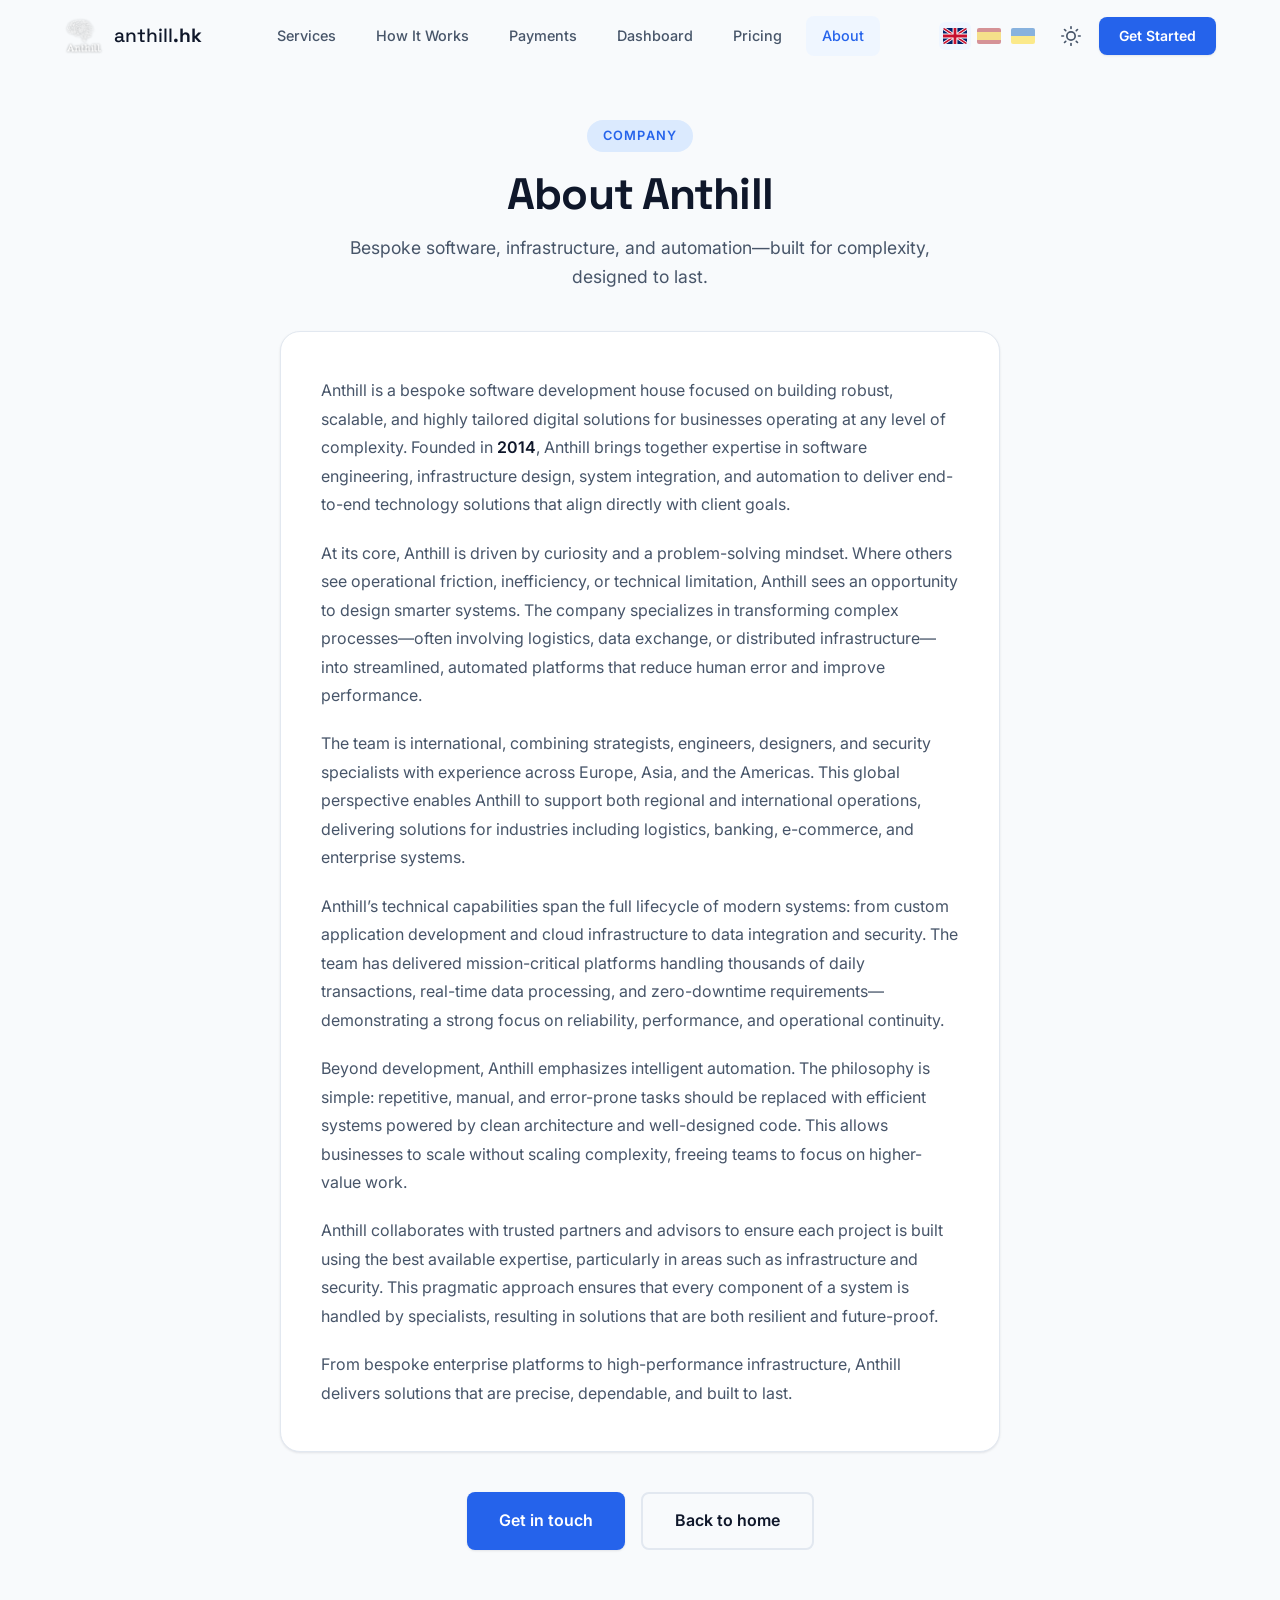
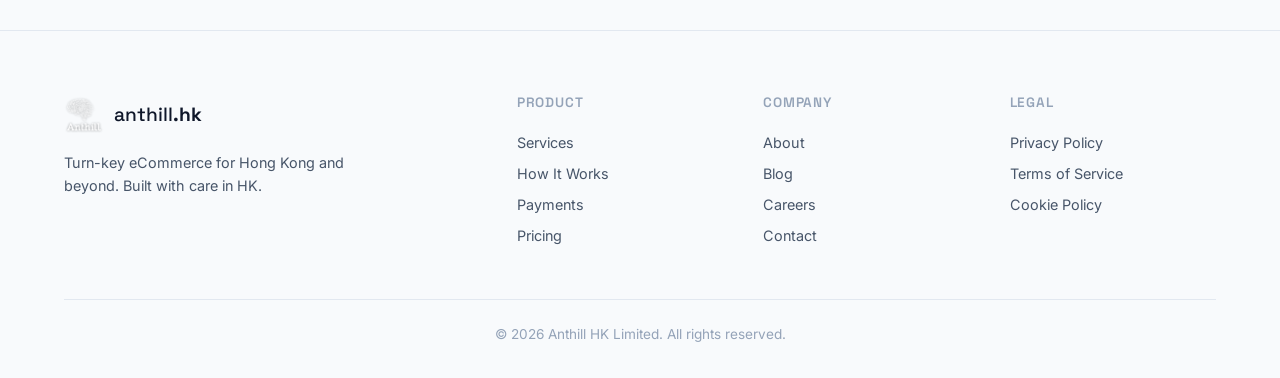
==== about/index.html @ e0fc5025 "Add About page (EN/ES/UK) with company story and nav links" ====
<!DOCTYPE html>
<html lang="en" data-theme="light">
<head>
  <meta charset="UTF-8">
  <meta name="viewport" content="width=device-width, initial-scale=1.0">
  <title>About Anthill — Anthill HK</title>
  <meta name="description" content="Anthill is a bespoke software development house founded in 2014. Custom platforms, cloud infrastructure, integration, and automation for logistics, banking, e-commerce, and enterprise.">
  <link rel="preconnect" href="https://fonts.googleapis.com">
  <link rel="preconnect" href="https://fonts.gstatic.com" crossorigin>
  <link href="https://fonts.googleapis.com/css2?family=Inter:wght@400;500;600;700;800&family=Space+Grotesk:wght@500;700&display=swap" rel="stylesheet">
  <link rel="stylesheet" href="../css/theme.css">
  <link rel="stylesheet" href="../css/main.css">
  <link rel="icon" type="image/svg+xml" href="../assets/icons/favicon.svg">
  <script src="../js/matomo.js" defer></script>
  <link rel="canonical" href="https://anthill.hk/about/">
  <meta property="og:type" content="website">
  <meta property="og:url" content="https://anthill.hk/about/">
  <meta property="og:title" content="About Anthill — Anthill HK">
  <meta property="og:description" content="Bespoke software development, infrastructure, and automation since 2014.">
  <meta property="og:image" content="https://anthill.hk/assets/img/logo.png">
  <meta name="twitter:card" content="summary_large_image">
  <link rel="alternate" hreflang="en" href="https://anthill.hk/about/">
  <link rel="alternate" hreflang="es" href="https://anthill.hk/es/about/">
  <link rel="alternate" hreflang="uk" href="https://anthill.hk/uk/about/">
  <link rel="alternate" hreflang="x-default" href="https://anthill.hk/about/">
  <script type="application/ld+json">
  {"@context":"https://schema.org","@type":"AboutPage","name":"About Anthill","url":"https://anthill.hk/about/","isPartOf":{"@type":"WebSite","name":"Anthill HK","url":"https://anthill.hk"}}
  </script>
</head>
<body>
  <noscript>
    <p><img referrerpolicy="no-referrer-when-downgrade" src="https://matomo.matumi.anthill.hk/matomo.php?idsite=4&amp;rec=1" style="border:0;" alt="" /></p>
  </noscript>
  <a class="skip-link" href="#main">Skip to main content</a>
  <header class="site-header scrolled" id="site-header">
    <div class="container nav-wrap">
      <a href="/" class="logo" aria-label="Anthill HK home">
        <img class="logo-img" src="../assets/img/logo.png" alt="Anthill" width="40" height="40">
        <span class="logo-text">anthill<strong>.hk</strong></span>
      </a>
      <nav class="main-nav" id="main-nav" aria-label="Main navigation">
        <ul>
          <li><a href="/#services">Services</a></li>
          <li><a href="/#how-it-works">How It Works</a></li>
          <li><a href="/#payments">Payments</a></li>
          <li><a href="/#dashboard">Dashboard</a></li>
          <li><a href="/#pricing">Pricing</a></li>
          <li><a href="/about/" class="active" aria-current="page">About</a></li>
        </ul>
      </nav>
      <div class="nav-actions">
        <div class="lang-switcher" aria-label="Site language, switch to:">
          <a href="/about/" class="active" title="English" aria-label="Switch to English"><svg viewBox="0 0 60 40" width="24" height="16"><rect width="60" height="40" fill="#012169"/><path d="M0 0l60 40M60 0L0 40" stroke="#fff" stroke-width="8"/><path d="M0 0l60 40M60 0L0 40" stroke="#C8102E" stroke-width="4"/><path d="M30 0v40M0 20h60" stroke="#fff" stroke-width="12"/><path d="M30 0v40M0 20h60" stroke="#C8102E" stroke-width="7"/></svg></a>
          <a href="/es/about/" title="Español" aria-label="Cambiar a Español"><svg viewBox="0 0 60 40" width="24" height="16"><rect width="60" height="10" fill="#AA151B"/><rect y="10" width="60" height="20" fill="#F1BF00"/><rect y="30" width="60" height="10" fill="#AA151B"/></svg></a>
          <a href="/uk/about/" title="Українська" aria-label="Перейти на Українську"><svg viewBox="0 0 60 40" width="24" height="16"><rect width="60" height="20" fill="#005BBB"/><rect y="20" width="60" height="20" fill="#FFD500"/></svg></a>
        </div>
        <button class="btn-icon theme-toggle" id="theme-toggle" aria-label="Toggle dark mode" title="Toggle dark mode">
          <svg class="icon-sun" viewBox="0 0 24 24" width="20" height="20"><circle cx="12" cy="12" r="5" stroke="currentColor" stroke-width="2" fill="none"/><g stroke="currentColor" stroke-width="2" stroke-linecap="round"><line x1="12" y1="1" x2="12" y2="3"/><line x1="12" y1="21" x2="12" y2="23"/><line x1="4.22" y1="4.22" x2="5.64" y2="5.64"/><line x1="18.36" y1="18.36" x2="19.78" y2="19.78"/><line x1="1" y1="12" x2="3" y2="12"/><line x1="21" y1="12" x2="23" y2="12"/><line x1="4.22" y1="19.78" x2="5.64" y2="18.36"/><line x1="18.36" y1="5.64" x2="19.78" y2="4.22"/></g></svg>
          <svg class="icon-moon" viewBox="0 0 24 24" width="20" height="20"><path d="M21 12.79A9 9 0 1111.21 3a7 7 0 009.79 9.79z" stroke="currentColor" stroke-width="2" fill="none" stroke-linejoin="round"/></svg>
        </button>
        <a href="/#contact" class="btn btn-primary btn-sm">Get Started</a>
        <button class="btn-icon mobile-menu-toggle" id="mobile-menu-toggle" aria-label="Toggle menu" aria-expanded="false" aria-controls="main-nav" aria-haspopup="true">
          <span></span><span></span><span></span>
        </button>
      </div>
    </div>
  </header>

  <main id="main">
    <article class="section page-about">
      <div class="container">
        <header class="page-about-header">
          <span class="section-tag">Company</span>
          <h1>About Anthill</h1>
          <p class="page-about-lead">Bespoke software, infrastructure, and automation—built for complexity, designed to last.</p>
        </header>
        <div class="about-prose">
          <p>Anthill is a bespoke software development house focused on building robust, scalable, and highly tailored digital solutions for businesses operating at any level of complexity. Founded in <strong>2014</strong>, Anthill brings together expertise in software engineering, infrastructure design, system integration, and automation to deliver end-to-end technology solutions that align directly with client goals.</p>
          <p>At its core, Anthill is driven by curiosity and a problem-solving mindset. Where others see operational friction, inefficiency, or technical limitation, Anthill sees an opportunity to design smarter systems. The company specializes in transforming complex processes—often involving logistics, data exchange, or distributed infrastructure—into streamlined, automated platforms that reduce human error and improve performance.</p>
          <p>The team is international, combining strategists, engineers, designers, and security specialists with experience across Europe, Asia, and the Americas. This global perspective enables Anthill to support both regional and international operations, delivering solutions for industries including logistics, banking, e-commerce, and enterprise systems.</p>
          <p>Anthill’s technical capabilities span the full lifecycle of modern systems: from custom application development and cloud infrastructure to data integration and security. The team has delivered mission-critical platforms handling thousands of daily transactions, real-time data processing, and zero-downtime requirements—demonstrating a strong focus on reliability, performance, and operational continuity.</p>
          <p>Beyond development, Anthill emphasizes intelligent automation. The philosophy is simple: repetitive, manual, and error-prone tasks should be replaced with efficient systems powered by clean architecture and well-designed code. This allows businesses to scale without scaling complexity, freeing teams to focus on higher-value work.</p>
          <p>Anthill collaborates with trusted partners and advisors to ensure each project is built using the best available expertise, particularly in areas such as infrastructure and security. This pragmatic approach ensures that every component of a system is handled by specialists, resulting in solutions that are both resilient and future-proof.</p>
          <p>From bespoke enterprise platforms to high-performance infrastructure, Anthill delivers solutions that are precise, dependable, and built to last.</p>
        </div>
        <div class="page-about-actions">
          <a href="/#contact" class="btn btn-primary btn-lg">Get in touch</a>
          <a href="/" class="btn btn-outline btn-lg">Back to home</a>
        </div>
      </div>
    </article>
  </main>

  <footer class="site-footer">
    <div class="container">
      <div class="footer-grid">
        <div class="footer-brand">
          <a href="/" class="logo">
            <img class="logo-img" src="../assets/img/logo.png" alt="Anthill" width="40" height="40">
            <span class="logo-text">anthill<strong>.hk</strong></span>
          </a>
          <p>Turn-key eCommerce for Hong Kong and beyond. Built with care in HK.</p>
        </div>
        <div class="footer-links">
          <h4>Product</h4>
          <ul>
            <li><a href="/#services">Services</a></li>
            <li><a href="/#how-it-works">How It Works</a></li>
            <li><a href="/#payments">Payments</a></li>
            <li><a href="/#pricing">Pricing</a></li>
          </ul>
        </div>
        <div class="footer-links">
          <h4>Company</h4>
          <ul>
            <li><a href="/about/" aria-current="page">About</a></li>
            <li><a href="#">Blog</a></li>
            <li><a href="#">Careers</a></li>
            <li><a href="/#contact">Contact</a></li>
          </ul>
        </div>
        <div class="footer-links">
          <h4>Legal</h4>
          <ul>
            <li><a href="#">Privacy Policy</a></li>
            <li><a href="#">Terms of Service</a></li>
            <li><a href="#">Cookie Policy</a></li>
          </ul>
        </div>
      </div>
      <div class="footer-bottom">
        <p>&copy; 2026 Anthill HK Limited. All rights reserved.</p>
      </div>
    </div>
  </footer>

  <script src="../js/config.js"></script>
  <script src="../js/main.js"></script>
</body>
</html>
---- css/theme.css ----
/* ============================================================
   THEME SYSTEM — anthill.hk
   Default: Light / Sunny / Clear-blue-sky Hong Kong skyline
   ============================================================ */

/* ---- Accessibility ---- */
.skip-link {
  position: absolute;
  top: -100%;
  left: 16px;
  z-index: 9999;
  padding: 8px 16px;
  background: var(--accent);
  color: var(--text-on-accent);
  font-weight: 600;
  border-radius: 0 0 var(--radius-sm) var(--radius-sm);
  text-decoration: none;
  transition: top 0.2s;
}
.skip-link:focus {
  top: 0;
}

:focus-visible {
  outline: 2px solid var(--accent);
  outline-offset: 3px;
}

/* ---- Accessibility ---- */

:root,
[data-theme="light"] {
  /* Sky & Skyline */
  --sky-top:        #3b9eed;
  --sky-bottom:     #a8dff7;
  --skyline-fill:   #1a365d;
  --water:          #60b8f0;

  /* Brand */
  --accent:         #2563eb;
  --accent-hover:   #1d4ed8;
  --accent-light:   #dbeafe;
  --accent-subtle:  #eff6ff;

  /* Surfaces */
  --bg:             #ffffff;
  --bg-alt:         #f8fafc;
  --bg-card:        #ffffff;
  --bg-elevated:    #ffffff;

  /* Text */
  --text:           #0f172a;
  --text-secondary: #475569;
  --text-muted:     #94a3b8;
  --text-on-accent: #ffffff;

  /* Borders */
  --border:         #e2e8f0;
  --border-light:   #f1f5f9;

  /* Misc */
  --radius:         12px;
  --radius-sm:      8px;
  --radius-lg:      20px;
  --shadow-sm:      0 1px 3px rgba(15,23,42,.06), 0 1px 2px rgba(15,23,42,.04);
  --shadow-md:      0 4px 12px rgba(15,23,42,.08), 0 2px 4px rgba(15,23,42,.04);
  --shadow-lg:      0 12px 40px rgba(15,23,42,.12), 0 4px 12px rgba(15,23,42,.06);
  --shadow-glow:    0 0 40px rgba(37,99,235,.15);

  /* Transitions */
  --transition:     0.25s cubic-bezier(.4,0,.2,1);

  /* Gradient */
  --gradient-text:  linear-gradient(135deg, #2563eb 0%, #0ea5e9 50%, #06b6d4 100%);
  --gradient-card:  linear-gradient(135deg, var(--accent-subtle) 0%, #fff 100%);

  color-scheme: light;
}

[data-theme="dark"] {
  --sky-top:        #0c1929;
  --sky-bottom:     #162033;
  --skyline-fill:   #60a5fa;
  --water:          #1e3a5f;

  --accent:         #60a5fa;
  --accent-hover:   #93c5fd;
  --accent-light:   #1e3a5f;
  --accent-subtle:  #0f1d32;

  --bg:             #0b1120;
  --bg-alt:         #111827;
  --bg-card:        #1a2332;
  --bg-elevated:    #1f2937;

  --text:           #f1f5f9;
  --text-secondary: #94a3b8;
  --text-muted:     #64748b;
  --text-on-accent: #0b1120;

  --border:         #1e293b;
  --border-light:   #1e293b;

  --shadow-sm:      0 1px 3px rgba(0,0,0,.3), 0 1px 2px rgba(0,0,0,.2);
  --shadow-md:      0 4px 12px rgba(0,0,0,.4), 0 2px 4px rgba(0,0,0,.2);
  --shadow-lg:      0 12px 40px rgba(0,0,0,.5), 0 4px 12px rgba(0,0,0,.3);
  --shadow-glow:    0 0 40px rgba(96,165,250,.2);

  --gradient-text:  linear-gradient(135deg, #60a5fa 0%, #38bdf8 50%, #22d3ee 100%);
  --gradient-card:  linear-gradient(135deg, #1a2332 0%, #0f1d32 100%);

  color-scheme: dark;
}
---- css/main.css ----
/* ============================================================
   MAIN STYLES — anthill.hk
   ============================================================ */

/* ---------- RESET ---------- */
*,*::before,*::after{box-sizing:border-box;margin:0;padding:0}
html{scroll-behavior:smooth;-webkit-text-size-adjust:100%}
body{font-family:'Inter',system-ui,-apple-system,sans-serif;background:var(--bg);color:var(--text);line-height:1.6;overflow-x:hidden;transition:background var(--transition),color var(--transition)}
img,svg{display:block;max-width:100%}
a{color:inherit;text-decoration:none}
ul{list-style:none}
button,input,textarea{font:inherit;border:none;outline:none;background:none}
h1,h2,h3,h4{font-family:'Space Grotesk','Inter',sans-serif;line-height:1.2;font-weight:700}

/* ---------- UTILITIES ---------- */
.container{width:100%;max-width:1200px;margin:0 auto;padding:0 24px}
.section{padding:100px 0}
.section-header{text-align:center;max-width:640px;margin:0 auto 64px}
.section-tag{display:inline-block;font-size:.8rem;font-weight:600;letter-spacing:.08em;text-transform:uppercase;color:var(--accent);background:var(--accent-light);padding:6px 16px;border-radius:100px;margin-bottom:16px}
.section-header h2{font-size:clamp(1.8rem,4vw,2.8rem);margin-bottom:16px}
.section-header p{font-size:1.1rem;color:var(--text-secondary)}
.gradient-text{background:var(--gradient-text);-webkit-background-clip:text;-webkit-text-fill-color:transparent;background-clip:text}

/* ---------- BUTTONS ---------- */
.btn{display:inline-flex;align-items:center;justify-content:center;gap:8px;font-weight:600;border-radius:var(--radius-sm);transition:all var(--transition);cursor:pointer;white-space:nowrap}
.btn-sm{padding:8px 20px;font-size:.875rem}
.btn-lg{padding:14px 32px;font-size:1rem}
.btn-block{width:100%;text-align:center}
.btn-primary{background:var(--accent);color:var(--text-on-accent);box-shadow:var(--shadow-sm)}
.btn-primary:hover{background:var(--accent-hover);box-shadow:var(--shadow-md);transform:translateY(-1px)}
.btn-outline{border:2px solid var(--border);color:var(--text);background:transparent}
.btn-outline:hover{border-color:var(--accent);color:var(--accent);background:var(--accent-subtle)}
.btn-icon{display:flex;align-items:center;justify-content:center;width:40px;height:40px;border-radius:var(--radius-sm);color:var(--text-secondary);transition:all var(--transition);cursor:pointer}
.btn-icon:hover{background:var(--bg-alt);color:var(--text)}

/* ---------- LANGUAGE SWITCHER ---------- */
.lang-switcher{display:flex;align-items:center;gap:2px;margin-right:4px}
.lang-switcher a{display:flex;align-items:center;justify-content:center;width:32px;height:28px;border-radius:6px;transition:all var(--transition);opacity:.45;text-decoration:none}
.lang-switcher a:hover{opacity:.8;background:var(--bg-alt)}
.lang-switcher a.active{opacity:1;background:var(--accent-subtle)}
.lang-switcher svg{width:24px;height:16px;border-radius:2px;flex-shrink:0}
@media(max-width:480px){.lang-switcher a{width:28px;height:24px}.lang-switcher svg{width:20px;height:14px}}

/* ---------- NAV ---------- */
.site-header{position:fixed;top:0;left:0;right:0;z-index:100;background:transparent;transition:background var(--transition),box-shadow var(--transition),backdrop-filter var(--transition)}
.site-header.scrolled{background:color-mix(in srgb,var(--bg) 85%,transparent);backdrop-filter:blur(12px);-webkit-backdrop-filter:blur(12px);box-shadow:var(--shadow-sm)}
.nav-wrap{display:flex;align-items:center;justify-content:space-between;height:72px}
.logo{display:flex;align-items:center;gap:10px}
.logo-img{width:40px;height:40px;object-fit:contain;display:inline-block}
.logo-text{font-family:'Space Grotesk',sans-serif;font-size:1.2rem;font-weight:500;color:var(--text)}
.logo-text strong{font-weight:700}
.main-nav ul{display:flex;gap:8px}
.main-nav a{display:block;padding:8px 16px;font-size:.9rem;font-weight:500;color:var(--text-secondary);border-radius:var(--radius-sm);transition:all var(--transition)}
.main-nav a:hover,.main-nav a.active{color:var(--accent);background:var(--accent-subtle)}
.nav-actions{display:flex;align-items:center;gap:8px}
.mobile-menu-toggle{display:none;flex-direction:column;gap:5px;width:40px;height:40px;align-items:center;justify-content:center}
.mobile-menu-toggle span{display:block;width:20px;height:2px;background:var(--text);border-radius:2px;transition:all var(--transition)}

/* Theme toggle icons */
.theme-toggle .icon-moon{display:none}
[data-theme="dark"] .theme-toggle .icon-sun{display:none}
[data-theme="dark"] .theme-toggle .icon-moon{display:block}

/* ---------- HERO ---------- */
.hero{position:relative;min-height:100vh;display:flex;align-items:center;padding:120px 0 80px;overflow:hidden}
.hero-bg-photo{position:absolute;inset:0;background:url('../assets/img/hero-bg.jpg') center center/cover no-repeat;pointer-events:none}
.hero-overlay{position:absolute;inset:0;background:linear-gradient(180deg,rgba(255,255,255,.72) 0%,rgba(248,250,252,.82) 60%,rgba(248,250,252,.95) 100%);pointer-events:none}
[data-theme="dark"] .hero-overlay{background:linear-gradient(180deg,rgba(11,17,32,.7) 0%,rgba(11,17,32,.82) 60%,rgba(11,17,32,.95) 100%)}
.hero-content{position:relative;z-index:1;text-align:center;max-width:800px;margin:0 auto}
.hero-badge{display:inline-block;font-size:.8rem;font-weight:600;letter-spacing:.06em;text-transform:uppercase;color:var(--accent);background:var(--accent-light);padding:8px 20px;border-radius:100px;margin-bottom:24px;border:1px solid color-mix(in srgb,var(--accent) 20%,transparent)}
.hero h1{font-size:clamp(2.2rem,5.5vw,4rem);margin-bottom:24px;letter-spacing:-.02em}
.hero-sub{font-size:clamp(1rem,2vw,1.25rem);color:var(--text-secondary);max-width:600px;margin:0 auto 40px}
.hero-actions{display:flex;gap:16px;justify-content:center;flex-wrap:wrap;margin-bottom:64px}
.hero-stats{display:flex;justify-content:center;gap:48px;flex-wrap:wrap}
.stat{text-align:center}
.stat strong{display:block;font-family:'Space Grotesk',sans-serif;font-size:1.8rem;color:var(--text)}
.stat span{font-size:.85rem;color:var(--text-muted)}

/* ---------- SERVICES GRID ---------- */
.services{background:var(--bg-alt)}
.services-grid{display:grid;grid-template-columns:repeat(3,1fr);gap:24px}
.service-card{background:var(--bg-card);border:1px solid var(--border);border-radius:var(--radius-lg);padding:36px 32px;transition:all var(--transition)}
.service-card:hover{border-color:var(--accent);box-shadow:var(--shadow-glow);transform:translateY(-4px)}
.service-icon{width:56px;height:56px;display:flex;align-items:center;justify-content:center;background:var(--accent-subtle);color:var(--accent);border-radius:var(--radius);margin-bottom:20px}
.service-card h3{font-size:1.15rem;margin-bottom:10px}
.service-card p{font-size:.95rem;color:var(--text-secondary);line-height:1.6}

/* ---------- HOW IT WORKS ---------- */
.steps-track{display:grid;grid-template-columns:repeat(4,1fr);gap:32px;position:relative}
.steps-track::before{content:'';position:absolute;top:28px;left:calc(12.5% + 28px);right:calc(12.5% + 28px);height:2px;background:var(--border)}
.step{text-align:center}
.step-num{width:56px;height:56px;display:flex;align-items:center;justify-content:center;font-family:'Space Grotesk',sans-serif;font-size:1.3rem;font-weight:700;background:var(--accent);color:var(--text-on-accent);border-radius:50%;margin:0 auto 20px;position:relative;z-index:1;box-shadow:0 0 0 6px var(--bg)}
.step-body h3{font-size:1.05rem;margin-bottom:8px}
.step-body p{font-size:.9rem;color:var(--text-secondary)}

/* ---------- PAYMENTS ---------- */
.payments{background:var(--bg-alt)}
.payment-grid{display:grid;grid-template-columns:repeat(4,1fr);gap:20px}
.payment-logo{background:var(--bg-card);border:1px solid var(--border);border-radius:var(--radius);padding:28px 20px;text-align:center;transition:all var(--transition)}
.payment-logo:hover{border-color:var(--accent);box-shadow:var(--shadow-md);transform:translateY(-2px)}
.payment-logo-inner{display:flex;align-items:center;justify-content:center;min-height:40px}
.payment-logo-inner span{font-family:'Space Grotesk',sans-serif;font-weight:700;font-size:1rem;color:var(--text);letter-spacing:-.01em}
.payment-logo-inner svg{border-radius:6px}

/* ---------- DASHBOARD PREVIEW ---------- */
.dashboard-preview{margin-bottom:48px}
.dash-window{background:var(--bg-card);border:1px solid var(--border);border-radius:var(--radius-lg);overflow:hidden;box-shadow:var(--shadow-lg)}
.dash-titlebar{display:flex;align-items:center;gap:8px;padding:12px 20px;background:var(--bg-alt);border-bottom:1px solid var(--border)}
.dot{width:12px;height:12px;border-radius:50%}
.dot.red{background:#ef4444}
.dot.yellow{background:#eab308}
.dot.green{background:#22c55e}
.dash-title{margin-left:12px;font-size:.8rem;color:var(--text-muted)}
.dash-body{display:flex;min-height:320px}
.dash-sidebar{width:180px;flex-shrink:0;padding:16px 0;border-right:1px solid var(--border);background:var(--bg-alt)}
.dash-nav-item{padding:8px 24px;font-size:.85rem;color:var(--text-secondary);cursor:pointer;transition:all var(--transition);user-select:none}
.dash-nav-item:hover{color:var(--text);background:color-mix(in srgb,var(--accent-subtle) 50%,transparent)}
.dash-nav-item.active{color:var(--accent);background:var(--accent-subtle);border-right:2px solid var(--accent);font-weight:600}
.dash-main{flex:1;padding:24px;transition:opacity .2s ease}
.dash-main.fading{opacity:0}
.dash-cards{display:grid;grid-template-columns:repeat(4,1fr);gap:16px;margin-bottom:24px}
.dash-metric{background:var(--bg-alt);border-radius:var(--radius-sm);padding:16px;border:1px solid var(--border)}
.dash-metric-label{display:block;font-size:.75rem;color:var(--text-muted);margin-bottom:4px}
.dash-metric-value{display:block;font-family:'Space Grotesk',sans-serif;font-size:1.4rem;font-weight:700;color:var(--text)}
.dash-metric-change{display:inline-block;font-size:.75rem;font-weight:600;margin-top:4px;padding:2px 8px;border-radius:100px}
.dash-metric-change.positive{color:#16a34a;background:rgba(22,163,74,.1)}
.dash-metric-change.neutral{color:var(--accent);background:var(--accent-subtle)}
.dash-chart{background:var(--bg-alt);border-radius:var(--radius-sm);padding:16px;border:1px solid var(--border);overflow:hidden}
.chart-line{width:100%;height:auto}

/* Dashboard tab content */
.dash-section-title{font-family:'Space Grotesk',sans-serif;font-size:1rem;font-weight:700;margin-bottom:16px;color:var(--text)}
.dash-table{border:1px solid var(--border);border-radius:var(--radius-sm);overflow:hidden;margin-bottom:16px}
.dash-table-head{display:grid;padding:10px 16px;background:var(--bg-alt);font-size:.72rem;font-weight:600;text-transform:uppercase;letter-spacing:.04em;color:var(--text-muted);border-bottom:1px solid var(--border)}
.dash-table-row{display:grid;padding:12px 16px;font-size:.82rem;color:var(--text-secondary);border-bottom:1px solid var(--border);align-items:center}
.dash-table-row:last-child{border-bottom:none}
.dash-table-row:hover{background:color-mix(in srgb,var(--accent-subtle) 30%,transparent)}
.dash-badge{display:inline-block;padding:2px 10px;border-radius:100px;font-size:.7rem;font-weight:600;white-space:nowrap}
.dash-badge.green{color:#16a34a;background:rgba(22,163,74,.1)}
.dash-badge.yellow{color:#ca8a04;background:rgba(202,138,4,.1)}
.dash-badge.red{color:#dc2626;background:rgba(220,38,38,.1)}
.dash-badge.blue{color:var(--accent);background:var(--accent-subtle)}
.dash-badge.gray{color:var(--text-muted);background:var(--bg-alt)}
.dash-toggle-row{display:flex;align-items:center;justify-content:space-between;padding:12px 16px;font-size:.85rem;color:var(--text-secondary);border-bottom:1px solid var(--border)}
.dash-toggle-row:last-child{border-bottom:none}
.dash-toggle-switch{width:36px;height:20px;border-radius:10px;position:relative;flex-shrink:0}
.dash-toggle-switch.on{background:var(--accent)}
.dash-toggle-switch.off{background:var(--border)}
.dash-toggle-switch::after{content:'';position:absolute;width:16px;height:16px;border-radius:50%;background:#fff;top:2px;transition:left .2s}
.dash-toggle-switch.on::after{left:18px}
.dash-toggle-switch.off::after{left:2px}
.dash-color-row{display:flex;gap:10px;margin-bottom:20px;flex-wrap:wrap}
.dash-color-swatch{width:36px;height:36px;border-radius:50%;border:3px solid var(--border)}
.dash-color-swatch.selected{border-color:var(--accent);box-shadow:0 0 0 2px var(--accent)}
.dash-font-row{padding:12px 16px;border:1px solid var(--border);border-radius:var(--radius-sm);margin-bottom:8px;font-size:.85rem;color:var(--text-secondary);display:flex;justify-content:space-between;align-items:center}
.dash-font-name{font-weight:600;color:var(--text)}

.dashboard-features{display:grid;grid-template-columns:repeat(4,1fr);gap:24px}
.dash-feature{background:var(--bg-card);border:1px solid var(--border);border-radius:var(--radius);padding:28px 24px;transition:all var(--transition)}
.dash-feature:hover{border-color:var(--accent);box-shadow:var(--shadow-md)}
.dash-feature h4{font-size:1rem;margin-bottom:8px}
.dash-feature p{font-size:.9rem;color:var(--text-secondary)}

/* ---------- PRICING ---------- */
.pricing{background:var(--bg-alt)}
.pricing-grid{display:grid;grid-template-columns:repeat(3,1fr);gap:24px;align-items:start}
.pricing-card{background:var(--bg-card);border:1px solid var(--border);border-radius:var(--radius-lg);padding:40px 32px;text-align:center;position:relative;transition:all var(--transition)}
.pricing-card:hover{box-shadow:var(--shadow-md);transform:translateY(-4px)}
.pricing-card.featured{border-color:var(--accent);box-shadow:var(--shadow-glow);transform:scale(1.04)}
.pricing-card.featured:hover{transform:scale(1.04) translateY(-4px)}
.pricing-badge{position:absolute;top:-14px;left:50%;transform:translateX(-50%);background:var(--accent);color:var(--text-on-accent);font-size:.75rem;font-weight:700;letter-spacing:.04em;text-transform:uppercase;padding:6px 20px;border-radius:100px}
.pricing-tier{font-size:1rem;font-weight:600;color:var(--text-secondary);margin-bottom:12px}
.pricing-price{font-family:'Space Grotesk',sans-serif;font-size:3rem;font-weight:700;margin-bottom:28px}
.pricing-price .currency{font-size:1.2rem;vertical-align:super;margin-right:2px;color:var(--text-muted)}
.pricing-price .period{font-size:1rem;font-weight:500;color:var(--text-muted)}
.pricing-features{margin-bottom:32px}
.pricing-features li{padding:10px 0;font-size:.95rem;color:var(--text-secondary);border-bottom:1px solid var(--border-light)}
.pricing-features li:last-child{border-bottom:none}

/* ---------- CTA / CONTACT ---------- */
.cta{background:linear-gradient(135deg,var(--accent) 0%,#0ea5e9 100%);color:#fff}
.cta-inner{text-align:center;max-width:640px;margin:0 auto}
.cta-inner h2{font-size:clamp(1.8rem,4vw,2.8rem);margin-bottom:16px;color:#fff}
.cta-inner>p{font-size:1.1rem;opacity:.9;margin-bottom:32px}
.contact-form{max-width:520px;margin:0 auto;text-align:left}
.contact-form .form-row{display:grid;grid-template-columns:1fr 1fr;gap:12px;margin-bottom:12px}
.contact-form .form-row.full{grid-template-columns:1fr}
.contact-form input,.contact-form textarea{width:100%;padding:14px 20px;border-radius:var(--radius-sm);background:rgba(255,255,255,.15);border:1px solid rgba(255,255,255,.25);color:#fff;font-size:.95rem;backdrop-filter:blur(4px);font-family:inherit;transition:border-color var(--transition)}
.contact-form input:focus,.contact-form textarea:focus{border-color:rgba(255,255,255,.6);background:rgba(255,255,255,.2)}
.contact-form input::placeholder,.contact-form textarea::placeholder{color:rgba(255,255,255,.6)}
.contact-form textarea{resize:vertical;min-height:100px}
.contact-form .btn-primary{background:#fff;color:var(--accent);flex-shrink:0;width:100%;margin-top:4px}
.contact-form .btn-primary:hover{background:#f1f5f9;transform:translateY(-1px)}
.contact-form .btn-primary:disabled{opacity:.7;cursor:not-allowed;transform:none}
.form-note{font-size:.85rem;opacity:.75;text-align:center;margin-top:16px}
.form-status{font-size:.9rem;text-align:center;margin-top:12px;min-height:1.4em;font-weight:500}
.form-status.success{color:#bbf7d0}
.form-status.error{color:#fecaca}

/* ---------- FOOTER ---------- */
.site-footer{background:var(--bg-alt);border-top:1px solid var(--border);padding:64px 0 32px}
.footer-grid{display:grid;grid-template-columns:2fr 1fr 1fr 1fr;gap:40px;margin-bottom:48px}
.footer-brand .logo{margin-bottom:16px}
.footer-brand p{font-size:.9rem;color:var(--text-secondary);max-width:280px}
.footer-links h4{font-size:.85rem;font-weight:600;text-transform:uppercase;letter-spacing:.06em;color:var(--text-muted);margin-bottom:16px}
.footer-links a{display:block;padding:4px 0;font-size:.9rem;color:var(--text-secondary);transition:color var(--transition)}
.footer-links a:hover{color:var(--accent)}
.footer-bottom{border-top:1px solid var(--border);padding-top:24px;text-align:center;font-size:.85rem;color:var(--text-muted)}
.photo-credit{margin-top:8px;font-size:.75rem;opacity:.6}
.photo-credit a{text-decoration:underline;color:inherit}

/* ---------- ANIMATIONS ---------- */
[data-animate]{opacity:0;transform:translateY(24px);transition:opacity .6s cubic-bezier(.4,0,.2,1),transform .6s cubic-bezier(.4,0,.2,1)}
[data-animate].visible{opacity:1;transform:translateY(0)}

/* Staggered children */
.services-grid [data-animate]:nth-child(2){transition-delay:.08s}
.services-grid [data-animate]:nth-child(3){transition-delay:.16s}
.services-grid [data-animate]:nth-child(4){transition-delay:.24s}
.services-grid [data-animate]:nth-child(5){transition-delay:.32s}
.services-grid [data-animate]:nth-child(6){transition-delay:.4s}
.payment-grid [data-animate]:nth-child(2){transition-delay:.04s}
.payment-grid [data-animate]:nth-child(3){transition-delay:.08s}
.payment-grid [data-animate]:nth-child(4){transition-delay:.12s}
.payment-grid [data-animate]:nth-child(5){transition-delay:.16s}
.payment-grid [data-animate]:nth-child(6){transition-delay:.2s}
.payment-grid [data-animate]:nth-child(7){transition-delay:.24s}
.payment-grid [data-animate]:nth-child(8){transition-delay:.28s}
.payment-grid [data-animate]:nth-child(9){transition-delay:.32s}
.payment-grid [data-animate]:nth-child(10){transition-delay:.36s}
.payment-grid [data-animate]:nth-child(11){transition-delay:.4s}
.payment-grid [data-animate]:nth-child(12){transition-delay:.44s}
.steps-track [data-animate]:nth-child(2){transition-delay:.12s}
.steps-track [data-animate]:nth-child(3){transition-delay:.24s}
.steps-track [data-animate]:nth-child(4){transition-delay:.36s}
.pricing-grid [data-animate]:nth-child(2){transition-delay:.1s}
.pricing-grid [data-animate]:nth-child(3){transition-delay:.2s}

/* ---------- RESPONSIVE ---------- */
@media(max-width:1024px){
  .services-grid{grid-template-columns:repeat(2,1fr)}
  .dashboard-features{grid-template-columns:repeat(2,1fr)}
  .dash-cards{grid-template-columns:repeat(2,1fr)}
  .footer-grid{grid-template-columns:1fr 1fr}
}

@media(max-width:768px){
  .section{padding:72px 0}
  .main-nav{display:none;position:absolute;top:72px;left:0;right:0;background:var(--bg);border-bottom:1px solid var(--border);padding:16px 24px;box-shadow:var(--shadow-md)}
  .main-nav.open{display:block}
  .main-nav ul{flex-direction:column;gap:4px}
  .mobile-menu-toggle{display:flex}
  .steps-track{grid-template-columns:1fr 1fr;gap:24px}
  .steps-track::before{display:none}
  .payment-grid{grid-template-columns:repeat(3,1fr);gap:12px}
  .pricing-grid{grid-template-columns:1fr;max-width:420px;margin-left:auto;margin-right:auto}
  .pricing-card.featured{transform:none}
  .pricing-card.featured:hover{transform:translateY(-4px)}
  .hero-stats{gap:24px}
  .stat strong{font-size:1.4rem}
  .dash-sidebar{width:120px}
  .dash-cards{grid-template-columns:repeat(2,1fr)}
  .footer-grid{grid-template-columns:1fr;gap:32px}
  .dashboard-features{grid-template-columns:1fr}
  .contact-form .form-row{grid-template-columns:1fr}
}

@media(max-width:480px){
  .container{padding:0 16px}
  .hero h1{font-size:1.8rem}
  .services-grid{grid-template-columns:1fr}
  .steps-track{grid-template-columns:1fr}
  .payment-grid{grid-template-columns:repeat(2,1fr)}
  .hero-actions{flex-direction:column;align-items:center}
  .hero-actions .btn{width:100%;max-width:280px}
  .dash-body{flex-direction:column}
  .dash-sidebar{width:100%;border-right:none;border-bottom:1px solid var(--border);display:flex;overflow-x:auto;padding:8px}
  .dash-nav-item{white-space:nowrap;padding:8px 16px}
  .dash-nav-item.active{border-right:none;border-bottom:2px solid var(--accent)}
}

/* ---------- ABOUT PAGE ---------- */
.page-about{padding:120px 0 80px;min-height:70vh;background:var(--bg-alt)}
.page-about-header{text-align:center;max-width:760px;margin:0 auto 40px;padding:0 8px}
.page-about-header .section-tag{margin-bottom:16px}
.page-about-header h1{font-size:clamp(2rem,5vw,2.75rem);margin-bottom:12px;letter-spacing:-.02em}
.page-about-lead{font-size:1.1rem;color:var(--text-secondary);max-width:620px;margin:0 auto;line-height:1.65}
.about-prose{max-width:720px;margin:0 auto;background:var(--bg-card);border:1px solid var(--border);border-radius:var(--radius-lg);padding:clamp(28px,4vw,44px) clamp(24px,4vw,40px);box-shadow:var(--shadow-sm)}
.about-prose p{margin-bottom:1.25rem;font-size:1rem;line-height:1.78;color:var(--text-secondary)}
.about-prose p:last-child{margin-bottom:0}
.about-prose strong{color:var(--text);font-weight:600}
.page-about-actions{display:flex;gap:16px;justify-content:center;flex-wrap:wrap;margin-top:40px}
@media(max-width:768px){.page-about{padding:96px 0 64px}}
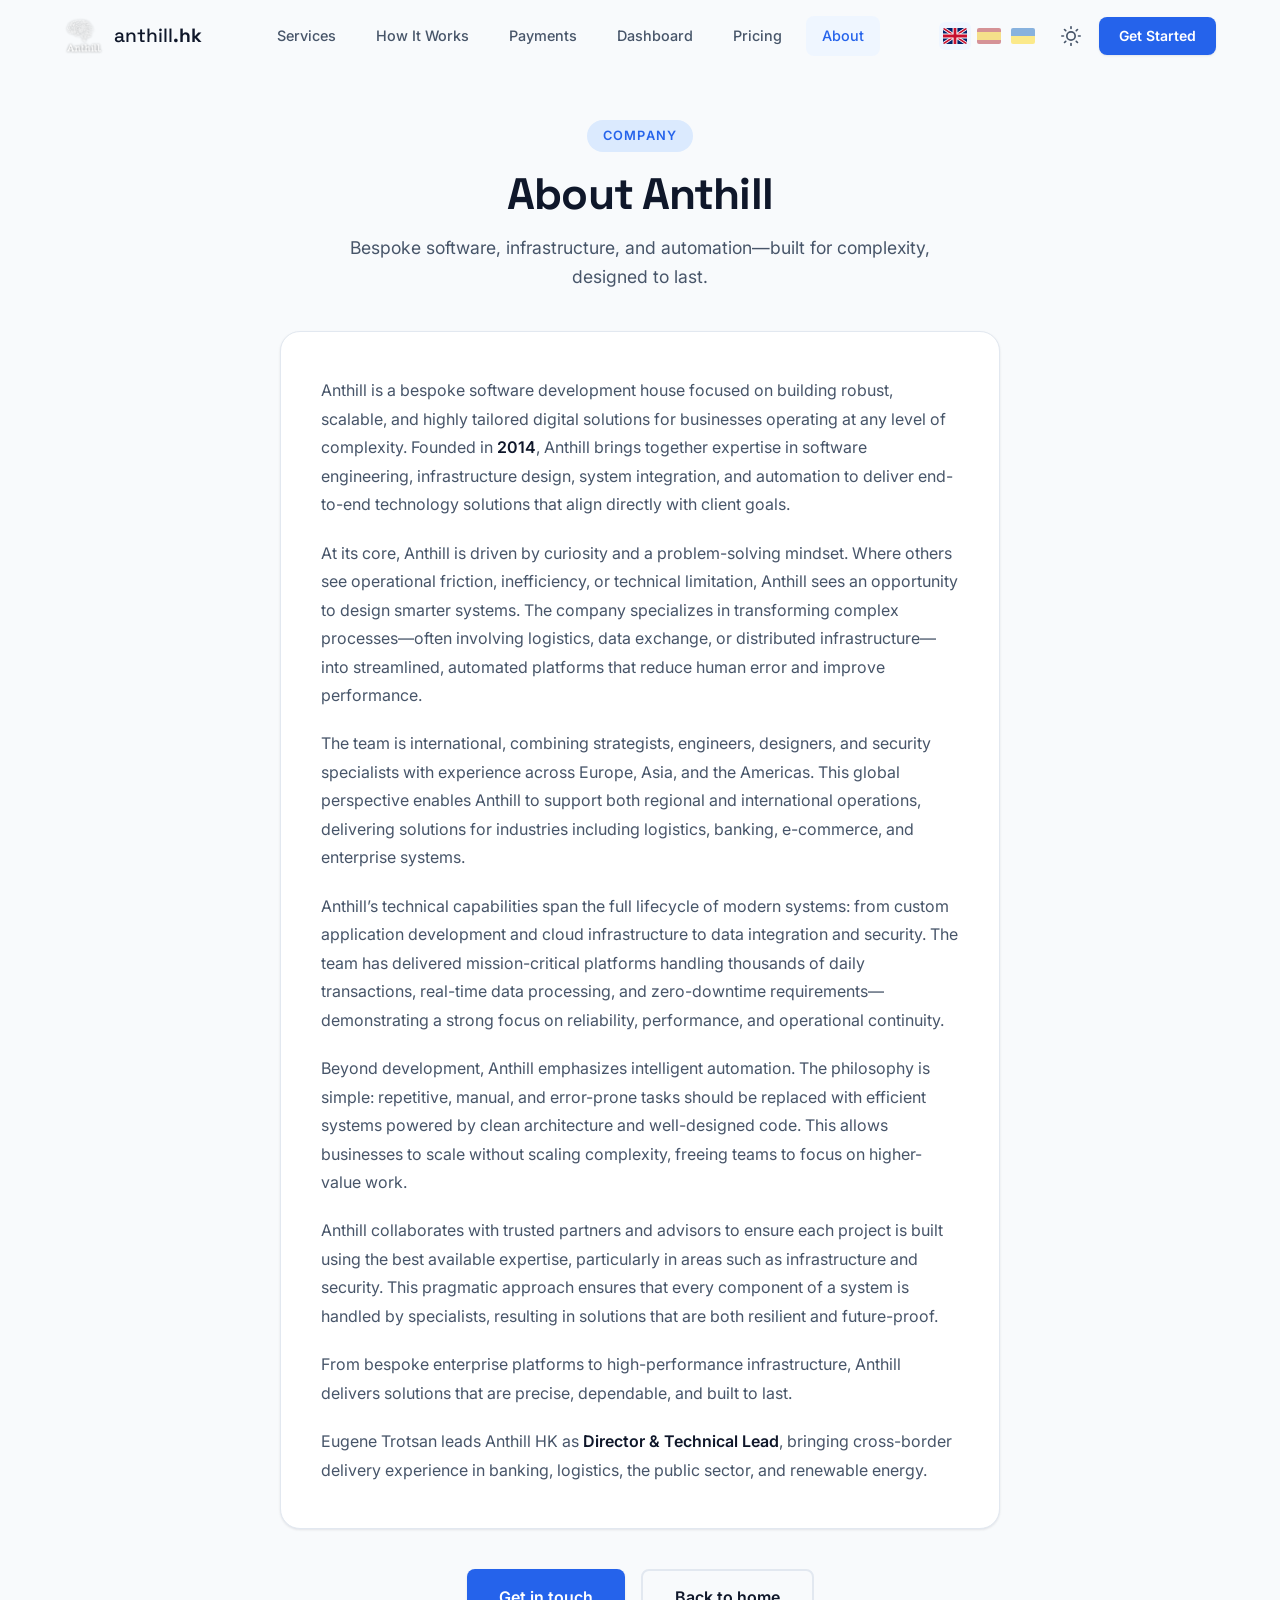
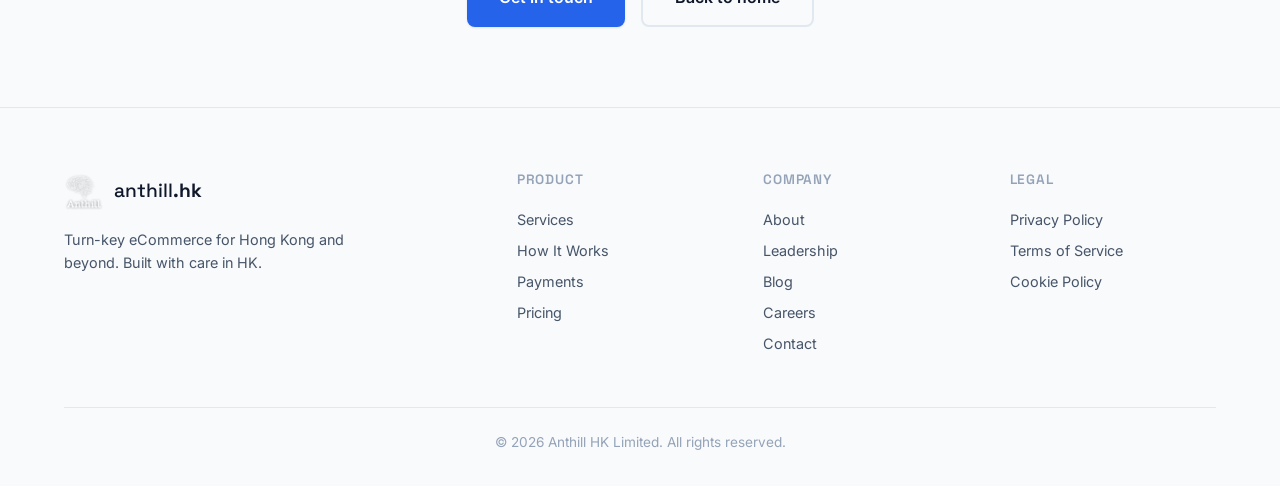
==== commit 9db6a6d3: "Add Eugene Trotsan leadership profile (EN/ES/UK) and site links" ====
--- a/about/index.html
+++ b/about/index.html
@@ -82,6 +82,7 @@
           <p>Beyond development, Anthill emphasizes intelligent automation. The philosophy is simple: repetitive, manual, and error-prone tasks should be replaced with efficient systems powered by clean architecture and well-designed code. This allows businesses to scale without scaling complexity, freeing teams to focus on higher-value work.</p>
           <p>Anthill collaborates with trusted partners and advisors to ensure each project is built using the best available expertise, particularly in areas such as infrastructure and security. This pragmatic approach ensures that every component of a system is handled by specialists, resulting in solutions that are both resilient and future-proof.</p>
           <p>From bespoke enterprise platforms to high-performance infrastructure, Anthill delivers solutions that are precise, dependable, and built to last.</p>
+          <p><a href="/team/eugene-trotsan/">Eugene Trotsan</a> leads Anthill HK as <strong>Director &amp; Technical Lead</strong>, bringing cross-border delivery experience in banking, logistics, the public sector, and renewable energy.</p>
         </div>
         <div class="page-about-actions">
           <a href="/#contact" class="btn btn-primary btn-lg">Get in touch</a>
@@ -114,6 +115,7 @@
           <h4>Company</h4>
           <ul>
             <li><a href="/about/" aria-current="page">About</a></li>
+            <li><a href="/team/eugene-trotsan/">Leadership</a></li>
             <li><a href="#">Blog</a></li>
             <li><a href="#">Careers</a></li>
             <li><a href="/#contact">Contact</a></li>
--- a/css/main.css
+++ b/css/main.css
@@ -63,7 +63,12 @@
 
 /* ---------- HERO ---------- */
 .hero{position:relative;min-height:100vh;display:flex;align-items:center;padding:120px 0 80px;overflow:hidden}
-.hero-bg-photo{position:absolute;inset:0;background:url('../assets/img/hero-bg.jpg') center center/cover no-repeat;pointer-events:none}
+/* Hero: CC video (Wikimedia Commons) + JPG poster / reduced-motion fallback */
+.hero-bg-media{position:absolute;inset:0;pointer-events:none;overflow:hidden;background:url('../assets/img/hero-bg.jpg') center center/cover no-repeat}
+.hero-bg-media .hero-video{position:absolute;inset:0;width:100%;height:100%;object-fit:cover;object-position:center 28%}
+@media (prefers-reduced-motion: reduce){
+  .hero-bg-media .hero-video{display:none}
+}
 .hero-overlay{position:absolute;inset:0;background:linear-gradient(180deg,rgba(255,255,255,.72) 0%,rgba(248,250,252,.82) 60%,rgba(248,250,252,.95) 100%);pointer-events:none}
 [data-theme="dark"] .hero-overlay{background:linear-gradient(180deg,rgba(11,17,32,.7) 0%,rgba(11,17,32,.82) 60%,rgba(11,17,32,.95) 100%)}
 .hero-content{position:relative;z-index:1;text-align:center;max-width:800px;margin:0 auto}
@@ -291,3 +296,22 @@
 .about-prose strong{color:var(--text);font-weight:600}
 .page-about-actions{display:flex;gap:16px;justify-content:center;flex-wrap:wrap;margin-top:40px}
 @media(max-width:768px){.page-about{padding:96px 0 64px}}
+
+/* ---------- TEAM / PROFILE ---------- */
+.page-profile{padding:120px 0 80px;min-height:70vh;background:var(--bg-alt)}
+.page-profile .container{max-width:800px}
+.profile-card{background:var(--bg-card);border:1px solid var(--border);border-radius:var(--radius-lg);padding:clamp(28px,4vw,48px);box-shadow:var(--shadow-sm)}
+.profile-header{display:flex;flex-direction:column;align-items:center;text-align:center;margin-bottom:32px;padding-bottom:28px;border-bottom:1px solid var(--border)}
+.profile-avatar{width:112px;height:112px;border-radius:50%;background:var(--gradient-text);display:flex;align-items:center;justify-content:center;font-family:'Space Grotesk',sans-serif;font-size:2.25rem;font-weight:700;color:#fff;margin-bottom:20px;letter-spacing:-.02em;flex-shrink:0}
+.profile-header h1{font-size:clamp(1.75rem,4vw,2.25rem);margin-bottom:8px;letter-spacing:-.02em}
+.profile-role{font-size:1.05rem;font-weight:600;color:var(--accent);margin:0}
+.profile-prose p{margin-bottom:1.15rem;font-size:1rem;line-height:1.78;color:var(--text-secondary)}
+.profile-prose p:last-of-type{margin-bottom:0}
+.profile-prose strong{color:var(--text);font-weight:600}
+.profile-prose h2{font-family:'Space Grotesk',sans-serif;font-size:1.15rem;font-weight:700;color:var(--text);margin:28px 0 14px}
+.profile-specialties{list-style:none;margin:0;padding:0;display:grid;gap:12px}
+.profile-specialties li{display:flex;align-items:flex-start;gap:12px;padding:14px 16px;background:var(--bg-alt);border:1px solid var(--border);border-radius:var(--radius-sm);font-size:.95rem;color:var(--text-secondary);line-height:1.5}
+.profile-specialties li::before{content:'';width:8px;height:8px;margin-top:6px;border-radius:50%;background:var(--accent);flex-shrink:0}
+.profile-lang-note{font-size:.9rem;color:var(--text-muted);font-style:italic;margin-top:20px;line-height:1.6}
+.page-profile-actions{display:flex;gap:16px;justify-content:center;flex-wrap:wrap;margin-top:36px}
+@media(max-width:768px){.page-profile{padding:96px 0 64px}}
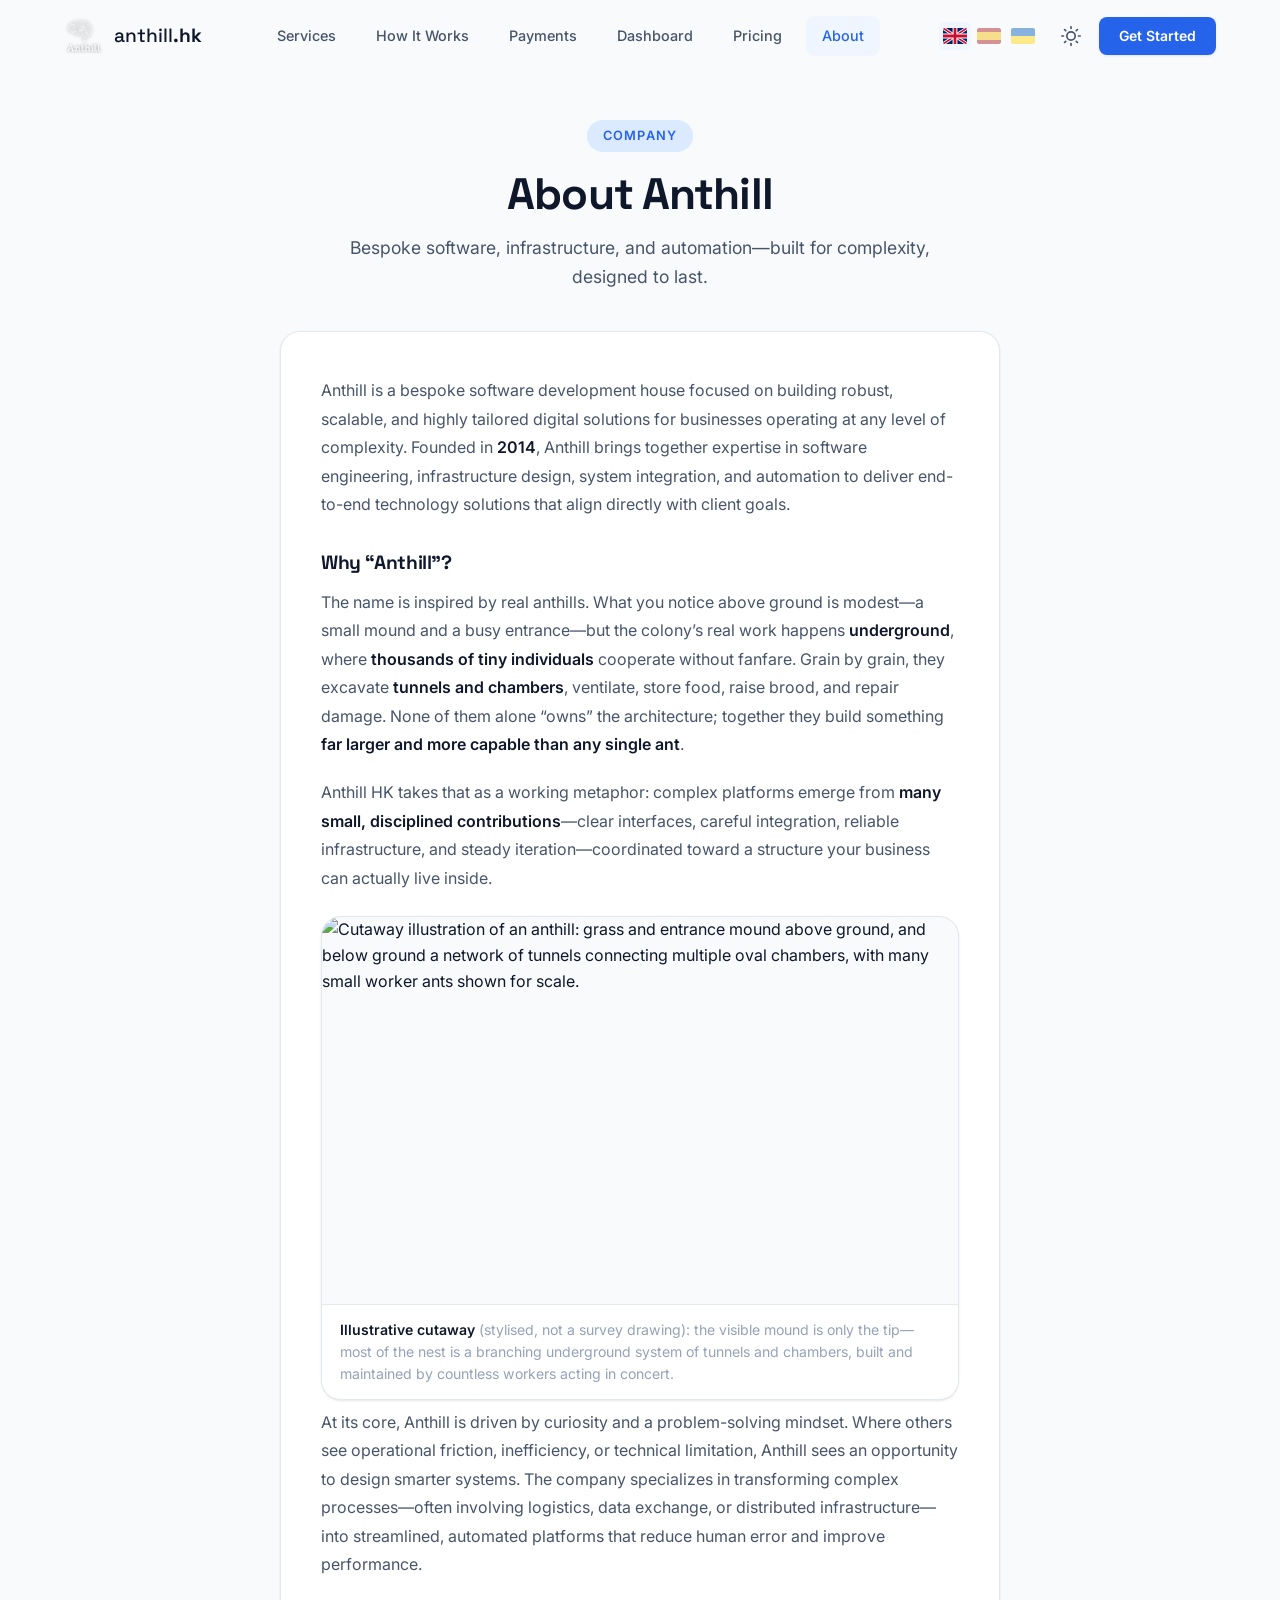
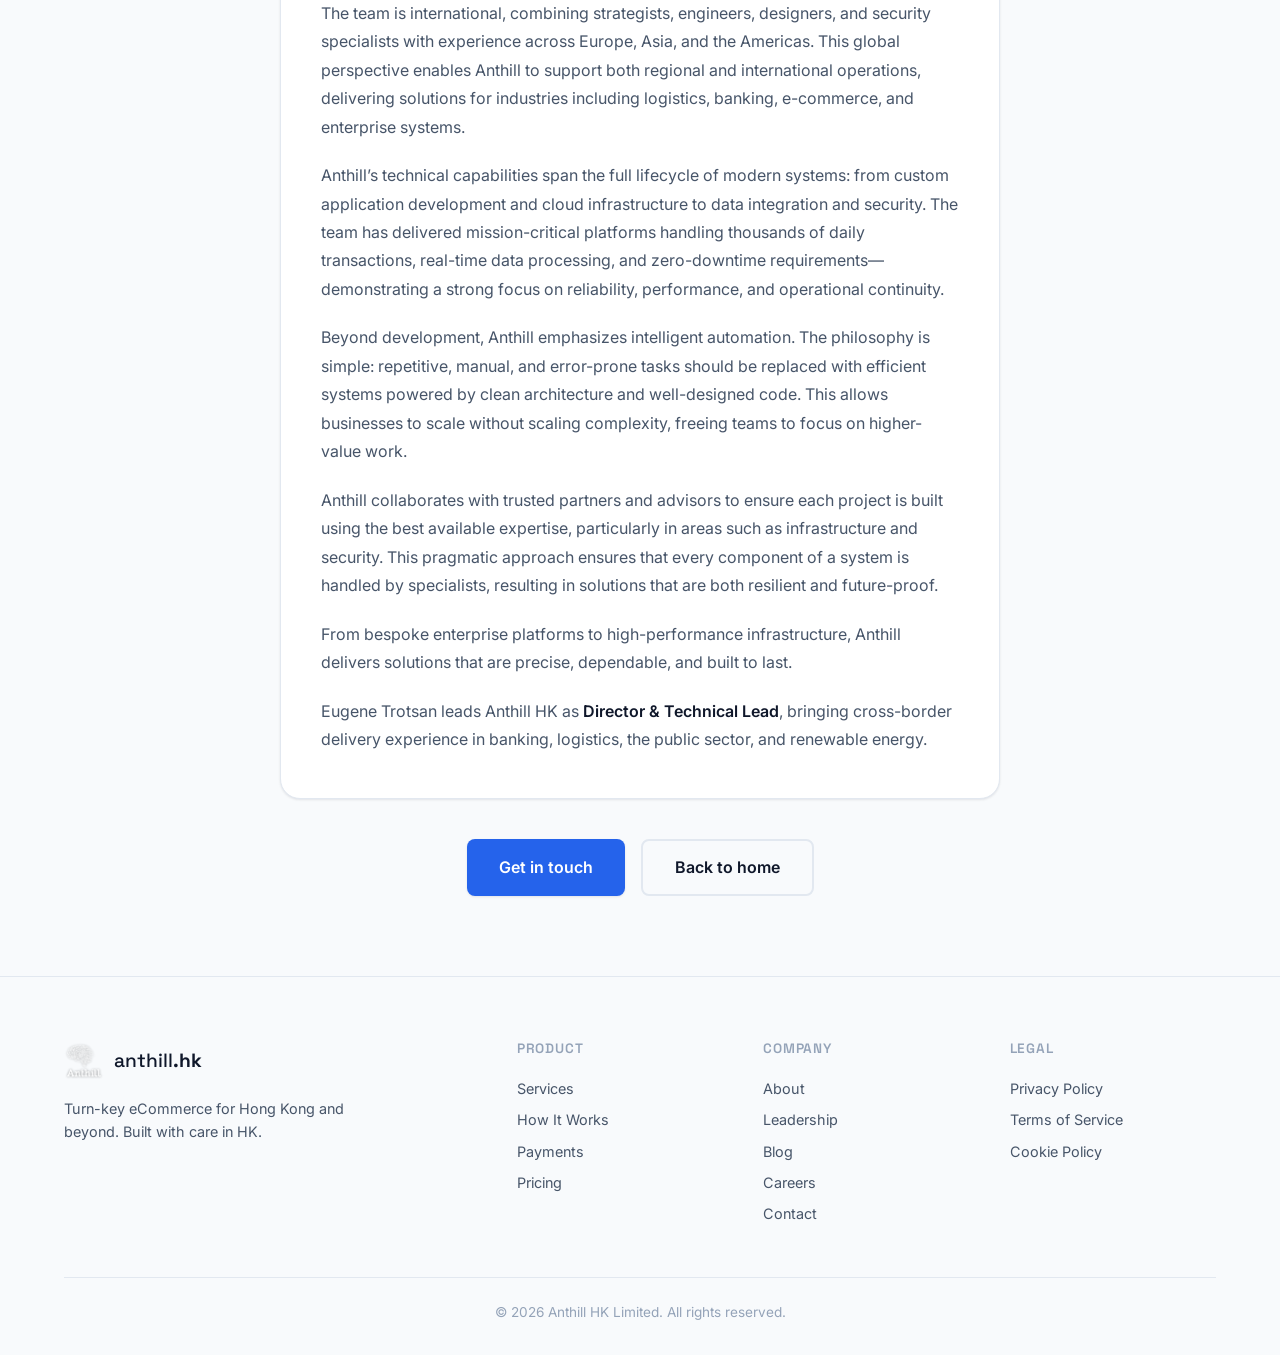
==== commit 9a388490: "About: anthill metaphor plus nest cutaway illustration (SVG)" ====
--- a/about/index.html
+++ b/about/index.html
@@ -76,6 +76,15 @@
         </header>
         <div class="about-prose">
           <p>Anthill is a bespoke software development house focused on building robust, scalable, and highly tailored digital solutions for businesses operating at any level of complexity. Founded in <strong>2014</strong>, Anthill brings together expertise in software engineering, infrastructure design, system integration, and automation to deliver end-to-end technology solutions that align directly with client goals.</p>
+
+          <h2>Why &ldquo;Anthill&rdquo;?</h2>
+          <p>The name is inspired by real anthills. What you notice above ground is modest—a small mound and a busy entrance—but the colony&rsquo;s real work happens <strong>underground</strong>, where <strong>thousands of tiny individuals</strong> cooperate without fanfare. Grain by grain, they excavate <strong>tunnels and chambers</strong>, ventilate, store food, raise brood, and repair damage. None of them alone &ldquo;owns&rdquo; the architecture; together they build something <strong>far larger and more capable than any single ant</strong>.</p>
+          <p>Anthill HK takes that as a working metaphor: complex platforms emerge from <strong>many small, disciplined contributions</strong>—clear interfaces, careful integration, reliable infrastructure, and steady iteration—coordinated toward a structure your business can actually live inside.</p>
+          <figure class="about-figure">
+            <img src="../assets/img/anthill-nest-cutaway.svg" width="920" height="560" loading="lazy" decoding="async" alt="Cutaway illustration of an anthill: grass and entrance mound above ground, and below ground a network of tunnels connecting multiple oval chambers, with many small worker ants shown for scale.">
+            <figcaption><strong>Illustrative cutaway</strong> (stylised, not a survey drawing): the visible mound is only the tip—most of the nest is a branching underground system of tunnels and chambers, built and maintained by countless workers acting in concert.</figcaption>
+          </figure>
+
           <p>At its core, Anthill is driven by curiosity and a problem-solving mindset. Where others see operational friction, inefficiency, or technical limitation, Anthill sees an opportunity to design smarter systems. The company specializes in transforming complex processes—often involving logistics, data exchange, or distributed infrastructure—into streamlined, automated platforms that reduce human error and improve performance.</p>
           <p>The team is international, combining strategists, engineers, designers, and security specialists with experience across Europe, Asia, and the Americas. This global perspective enables Anthill to support both regional and international operations, delivering solutions for industries including logistics, banking, e-commerce, and enterprise systems.</p>
           <p>Anthill’s technical capabilities span the full lifecycle of modern systems: from custom application development and cloud infrastructure to data integration and security. The team has delivered mission-critical platforms handling thousands of daily transactions, real-time data processing, and zero-downtime requirements—demonstrating a strong focus on reliability, performance, and operational continuity.</p>
--- a/css/main.css
+++ b/css/main.css
@@ -294,6 +294,10 @@
 .about-prose p{margin-bottom:1.25rem;font-size:1rem;line-height:1.78;color:var(--text-secondary)}
 .about-prose p:last-child{margin-bottom:0}
 .about-prose strong{color:var(--text);font-weight:600}
+.about-prose h2{font-family:'Space Grotesk',sans-serif;font-size:1.2rem;font-weight:700;color:var(--text);margin:32px 0 14px;letter-spacing:-.02em}
+.about-figure{margin:24px 0 8px;border-radius:var(--radius-lg);overflow:hidden;border:1px solid var(--border);background:var(--bg-alt);box-shadow:var(--shadow-sm)}
+.about-figure img{display:block;width:100%;height:auto;vertical-align:middle}
+.about-figure figcaption{padding:14px 18px;font-size:.88rem;color:var(--text-muted);line-height:1.55;border-top:1px solid var(--border);background:var(--bg-card)}
 .page-about-actions{display:flex;gap:16px;justify-content:center;flex-wrap:wrap;margin-top:40px}
 @media(max-width:768px){.page-about{padding:96px 0 64px}}
 
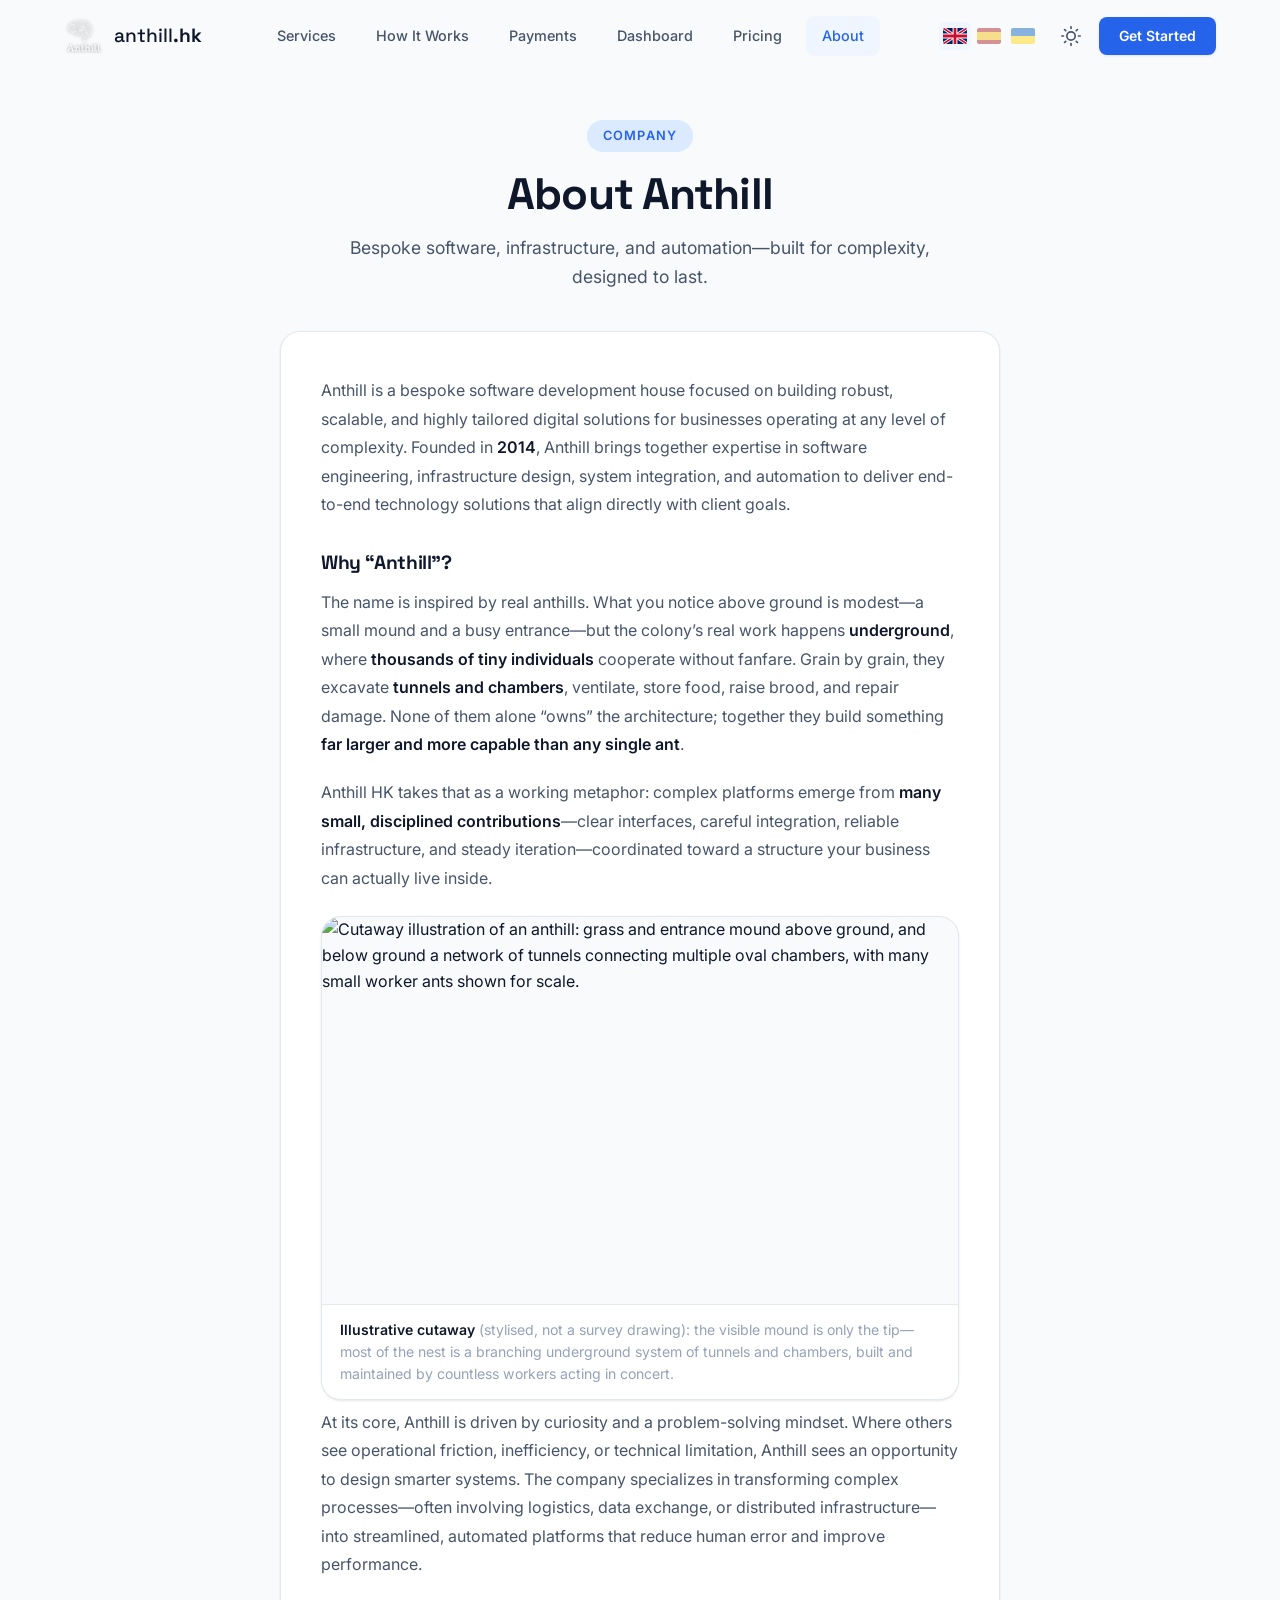
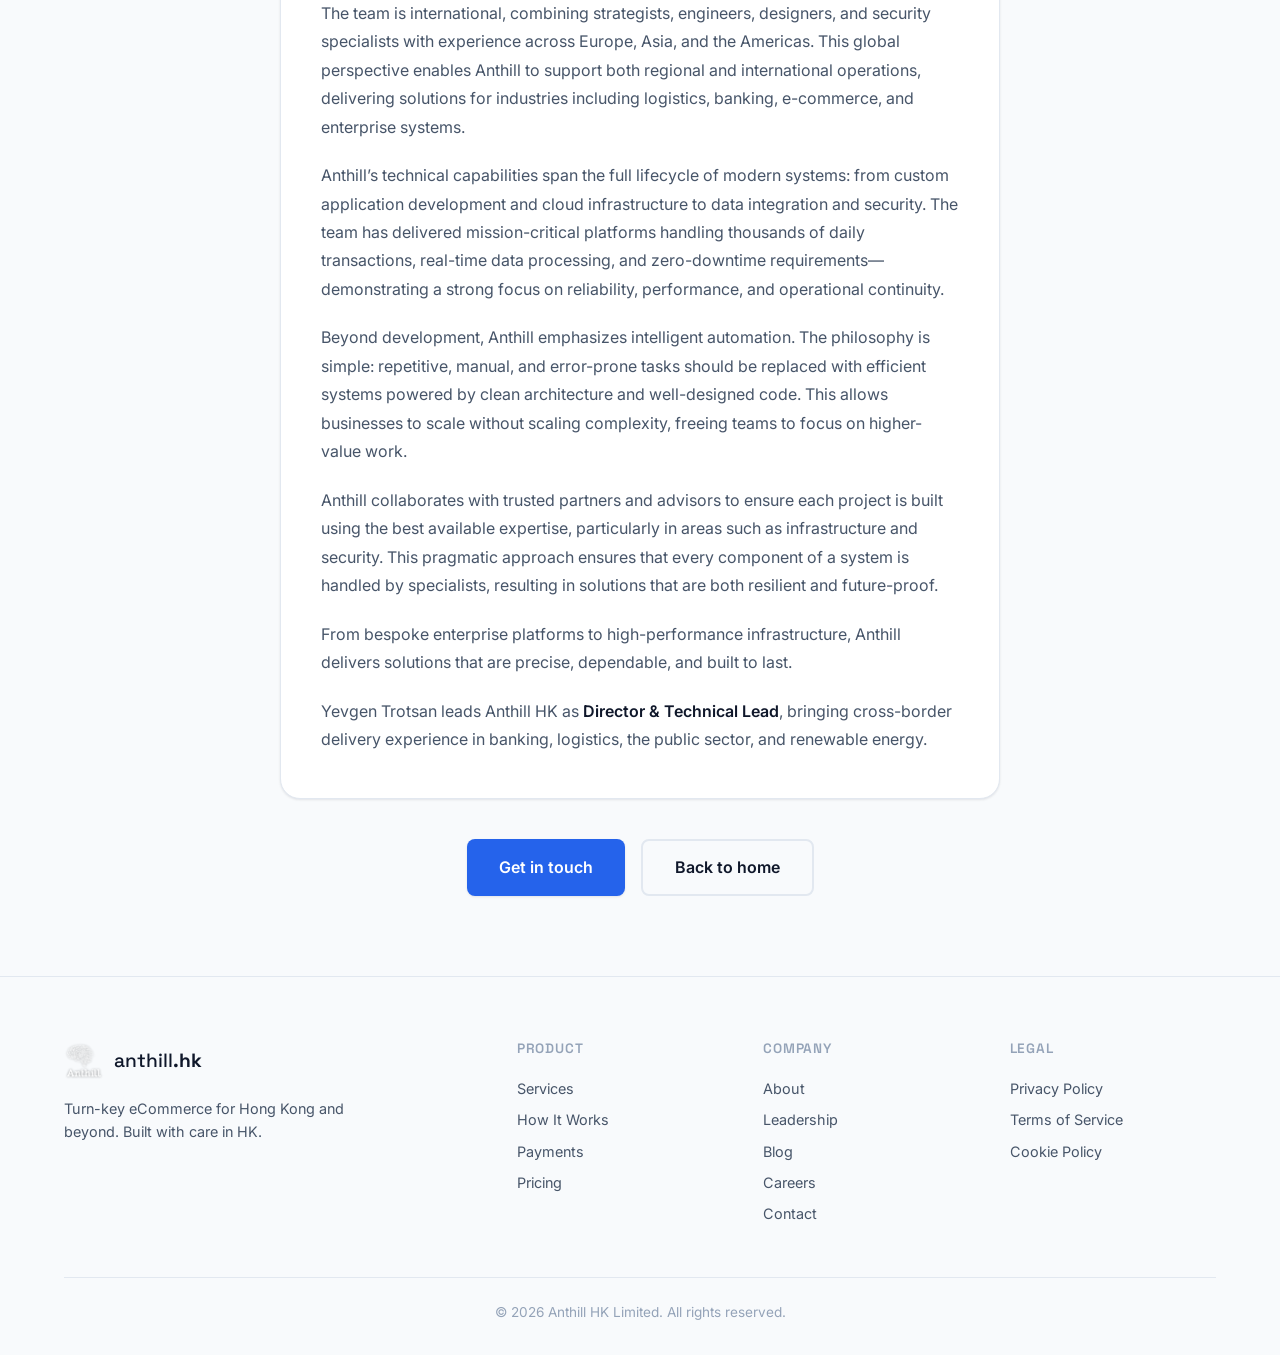
==== commit 2e167748: "Rename Eugene Trotsan to Yevgen (URLs, asset, copy)" ====
--- a/about/index.html
+++ b/about/index.html
@@ -91,7 +91,7 @@
           <p>Beyond development, Anthill emphasizes intelligent automation. The philosophy is simple: repetitive, manual, and error-prone tasks should be replaced with efficient systems powered by clean architecture and well-designed code. This allows businesses to scale without scaling complexity, freeing teams to focus on higher-value work.</p>
           <p>Anthill collaborates with trusted partners and advisors to ensure each project is built using the best available expertise, particularly in areas such as infrastructure and security. This pragmatic approach ensures that every component of a system is handled by specialists, resulting in solutions that are both resilient and future-proof.</p>
           <p>From bespoke enterprise platforms to high-performance infrastructure, Anthill delivers solutions that are precise, dependable, and built to last.</p>
-          <p><a href="/team/eugene-trotsan/">Eugene Trotsan</a> leads Anthill HK as <strong>Director &amp; Technical Lead</strong>, bringing cross-border delivery experience in banking, logistics, the public sector, and renewable energy.</p>
+          <p><a href="/team/yevgen-trotsan/">Yevgen Trotsan</a> leads Anthill HK as <strong>Director &amp; Technical Lead</strong>, bringing cross-border delivery experience in banking, logistics, the public sector, and renewable energy.</p>
         </div>
         <div class="page-about-actions">
           <a href="/#contact" class="btn btn-primary btn-lg">Get in touch</a>
@@ -124,7 +124,7 @@
           <h4>Company</h4>
           <ul>
             <li><a href="/about/" aria-current="page">About</a></li>
-            <li><a href="/team/eugene-trotsan/">Leadership</a></li>
+            <li><a href="/team/yevgen-trotsan/">Leadership</a></li>
             <li><a href="#">Blog</a></li>
             <li><a href="#">Careers</a></li>
             <li><a href="/#contact">Contact</a></li>
--- a/css/main.css
+++ b/css/main.css
@@ -306,7 +306,8 @@
 .page-profile .container{max-width:800px}
 .profile-card{background:var(--bg-card);border:1px solid var(--border);border-radius:var(--radius-lg);padding:clamp(28px,4vw,48px);box-shadow:var(--shadow-sm)}
 .profile-header{display:flex;flex-direction:column;align-items:center;text-align:center;margin-bottom:32px;padding-bottom:28px;border-bottom:1px solid var(--border)}
-.profile-avatar{width:112px;height:112px;border-radius:50%;background:var(--gradient-text);display:flex;align-items:center;justify-content:center;font-family:'Space Grotesk',sans-serif;font-size:2.25rem;font-weight:700;color:#fff;margin-bottom:20px;letter-spacing:-.02em;flex-shrink:0}
+.profile-avatar{width:112px;height:112px;border-radius:50%;overflow:hidden;flex-shrink:0;margin-bottom:20px;border:3px solid var(--border);box-shadow:var(--shadow-md);background:var(--bg-alt)}
+.profile-avatar img{width:100%;height:100%;object-fit:cover;object-position:center 18%;display:block}
 .profile-header h1{font-size:clamp(1.75rem,4vw,2.25rem);margin-bottom:8px;letter-spacing:-.02em}
 .profile-role{font-size:1.05rem;font-weight:600;color:var(--accent);margin:0}
 .profile-prose p{margin-bottom:1.15rem;font-size:1rem;line-height:1.78;color:var(--text-secondary)}
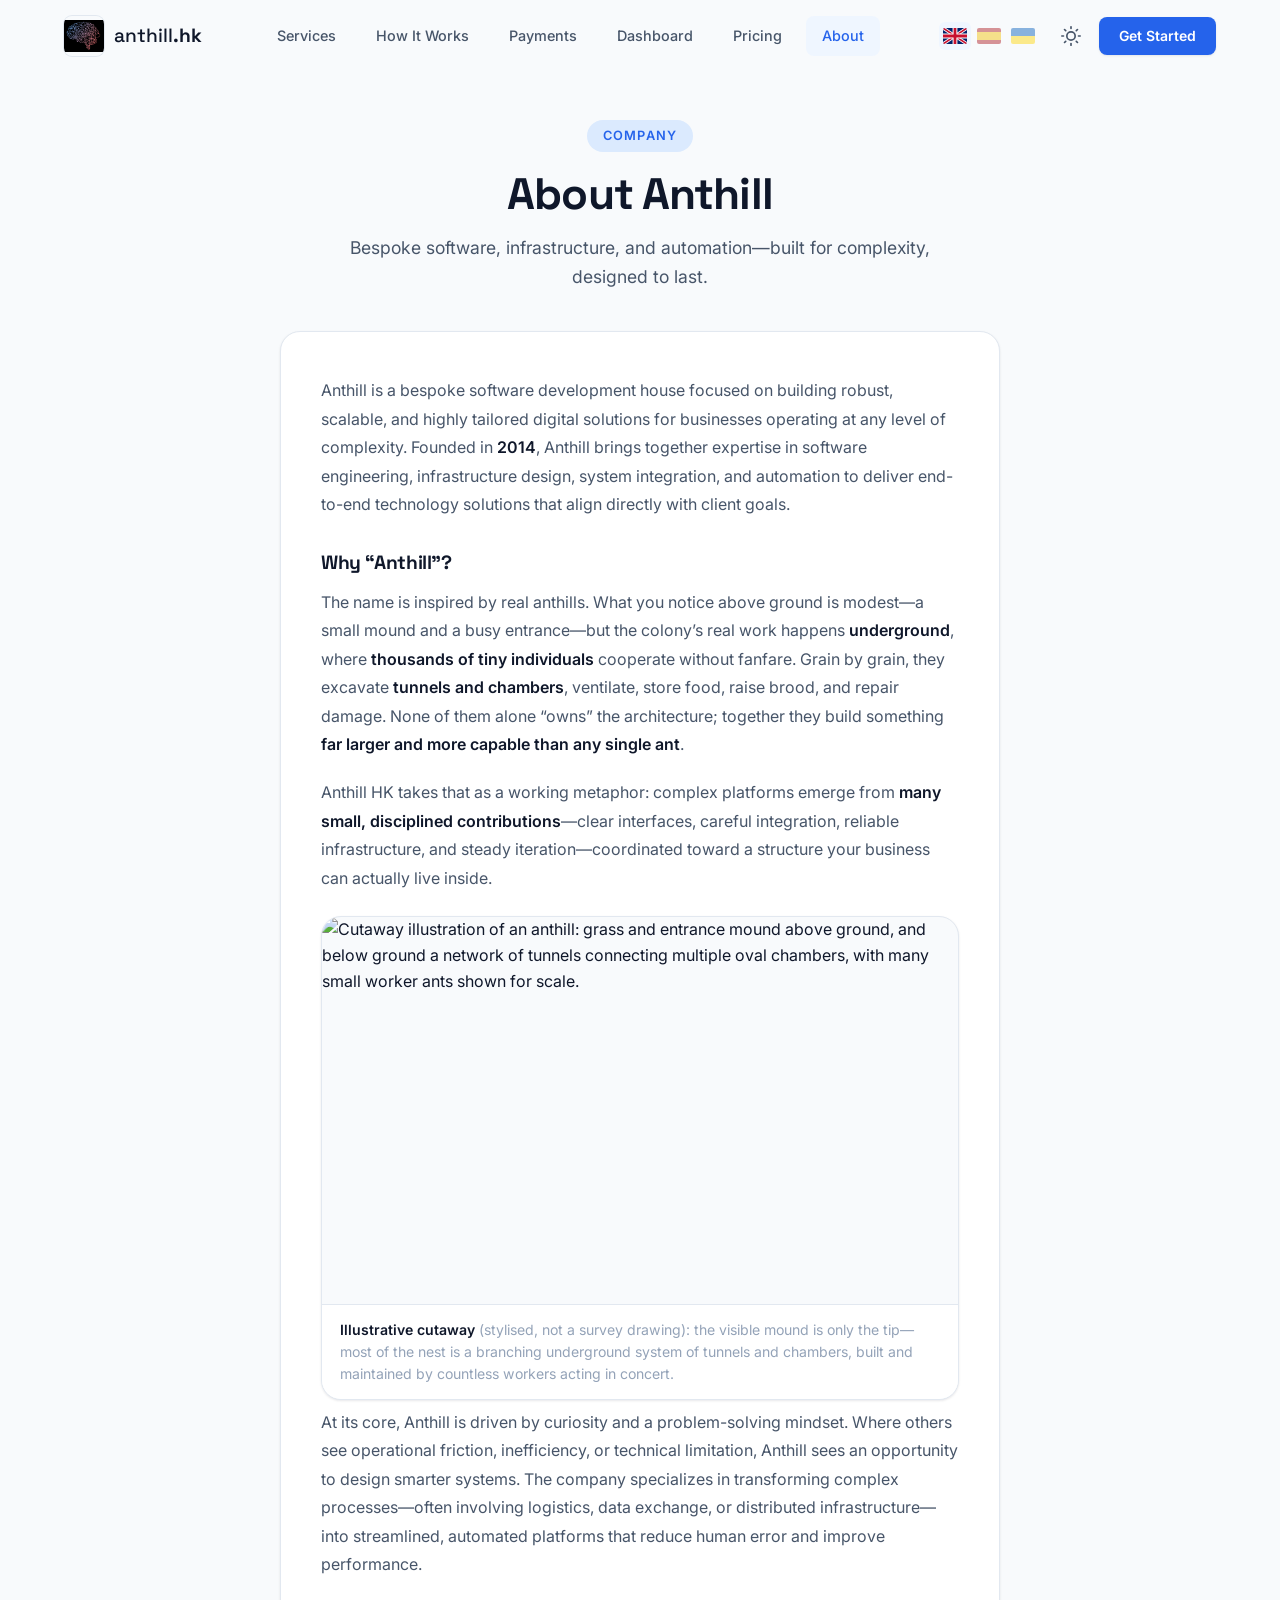
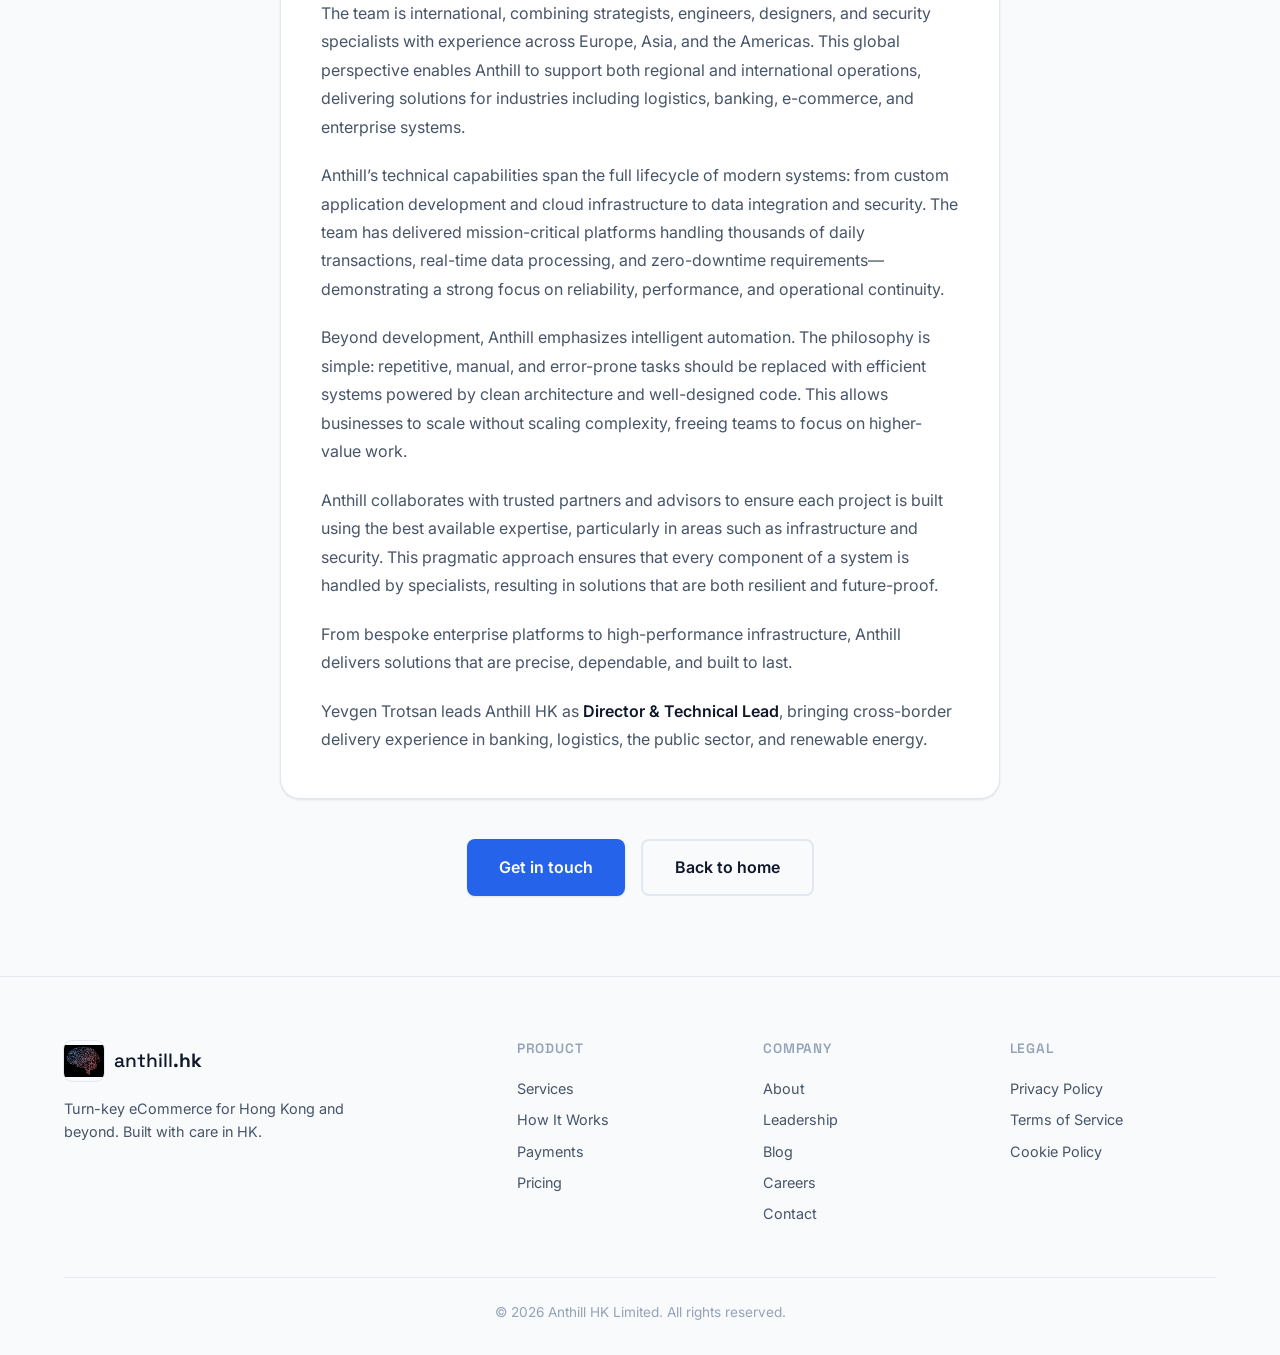
==== commit 952d34e7: "Replace brand logo with wireframe brain mark; PNG favicon from same art." ====
--- a/about/index.html
+++ b/about/index.html
@@ -10,7 +10,7 @@
   <link href="https://fonts.googleapis.com/css2?family=Inter:wght@400;500;600;700;800&family=Space+Grotesk:wght@500;700&display=swap" rel="stylesheet">
   <link rel="stylesheet" href="../css/theme.css">
   <link rel="stylesheet" href="../css/main.css">
-  <link rel="icon" type="image/svg+xml" href="../assets/icons/favicon.svg">
+  <link rel="icon" type="image/png" href="../assets/icons/favicon.png">
   <script src="../js/matomo.js" defer></script>
   <link rel="canonical" href="https://anthill.hk/about/">
   <meta property="og:type" content="website">
--- a/css/main.css
+++ b/css/main.css
@@ -46,7 +46,7 @@
 .site-header.scrolled{background:color-mix(in srgb,var(--bg) 85%,transparent);backdrop-filter:blur(12px);-webkit-backdrop-filter:blur(12px);box-shadow:var(--shadow-sm)}
 .nav-wrap{display:flex;align-items:center;justify-content:space-between;height:72px}
 .logo{display:flex;align-items:center;gap:10px}
-.logo-img{width:40px;height:40px;object-fit:contain;display:inline-block}
+.logo-img{width:40px;height:40px;object-fit:contain;border-radius:var(--radius-sm);box-shadow:0 0 0 1px var(--border);display:inline-block}
 .logo-text{font-family:'Space Grotesk',sans-serif;font-size:1.2rem;font-weight:500;color:var(--text)}
 .logo-text strong{font-weight:700}
 .main-nav ul{display:flex;gap:8px}
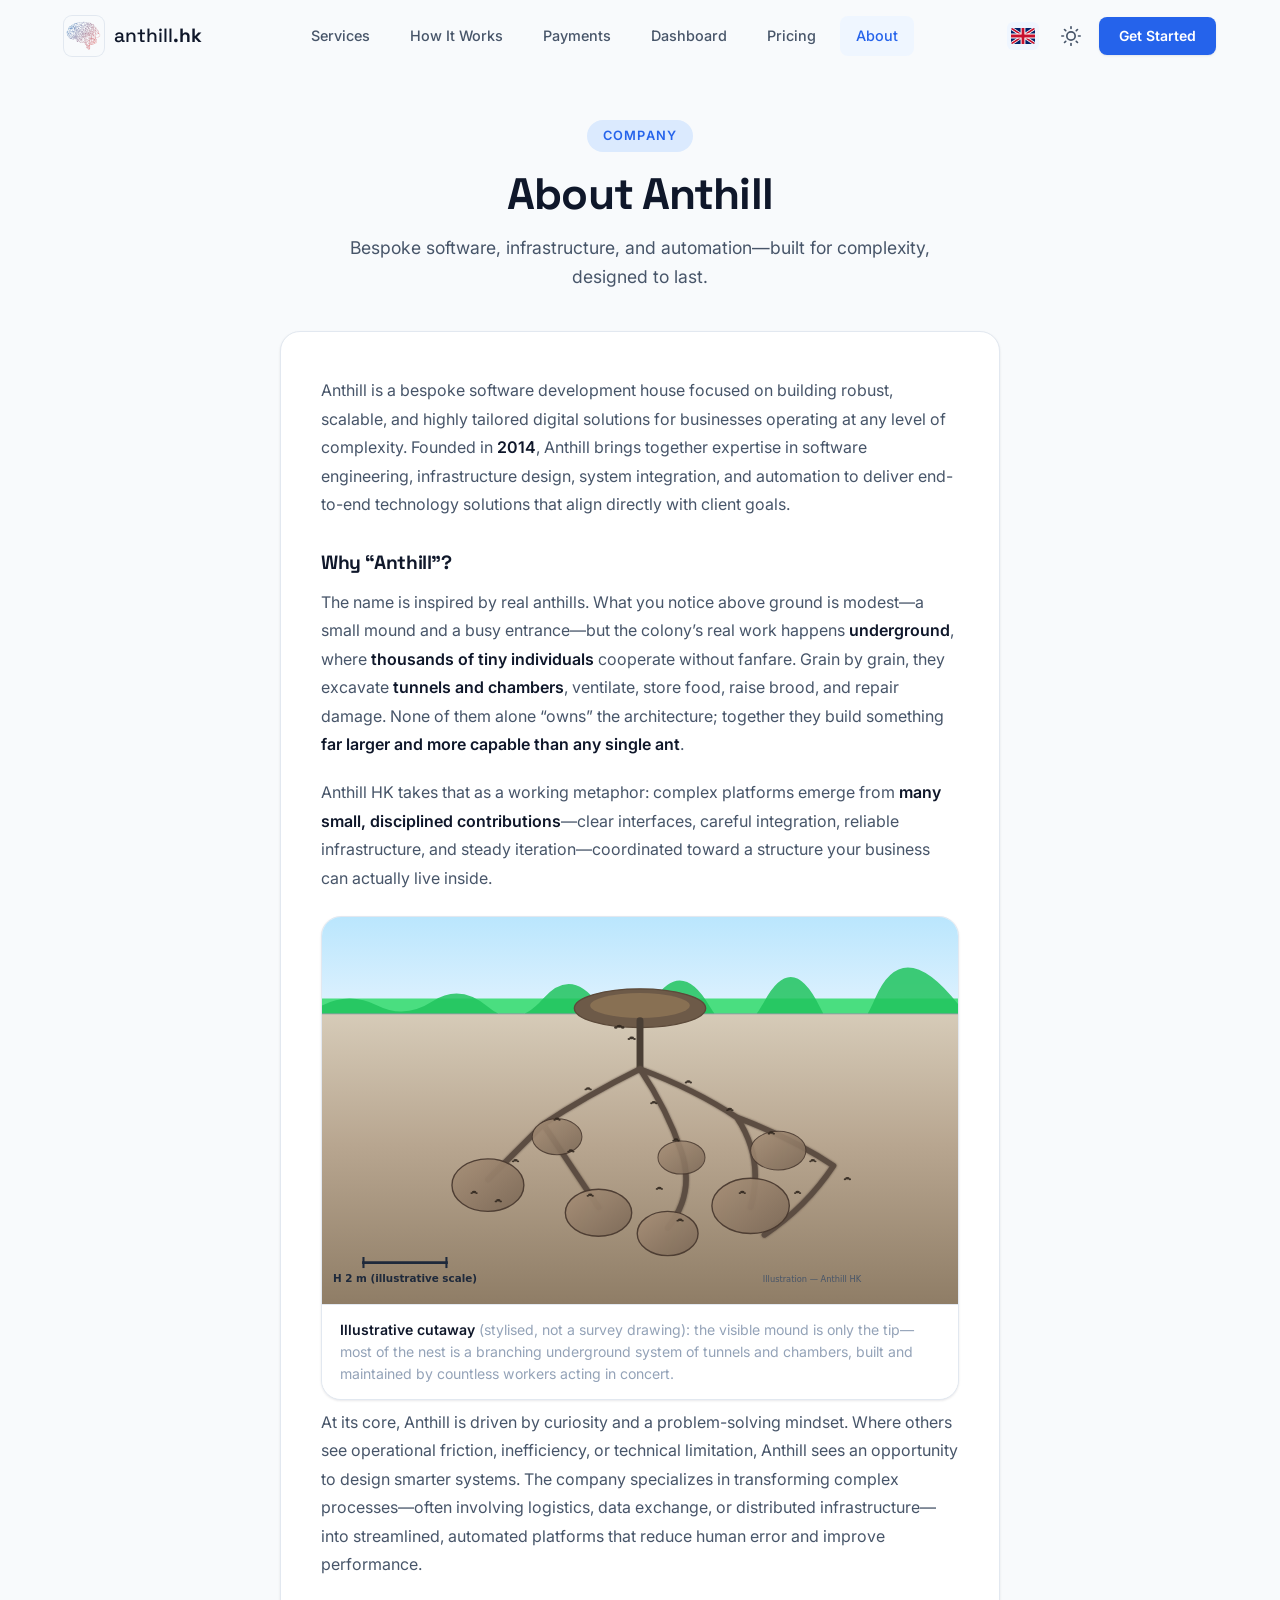
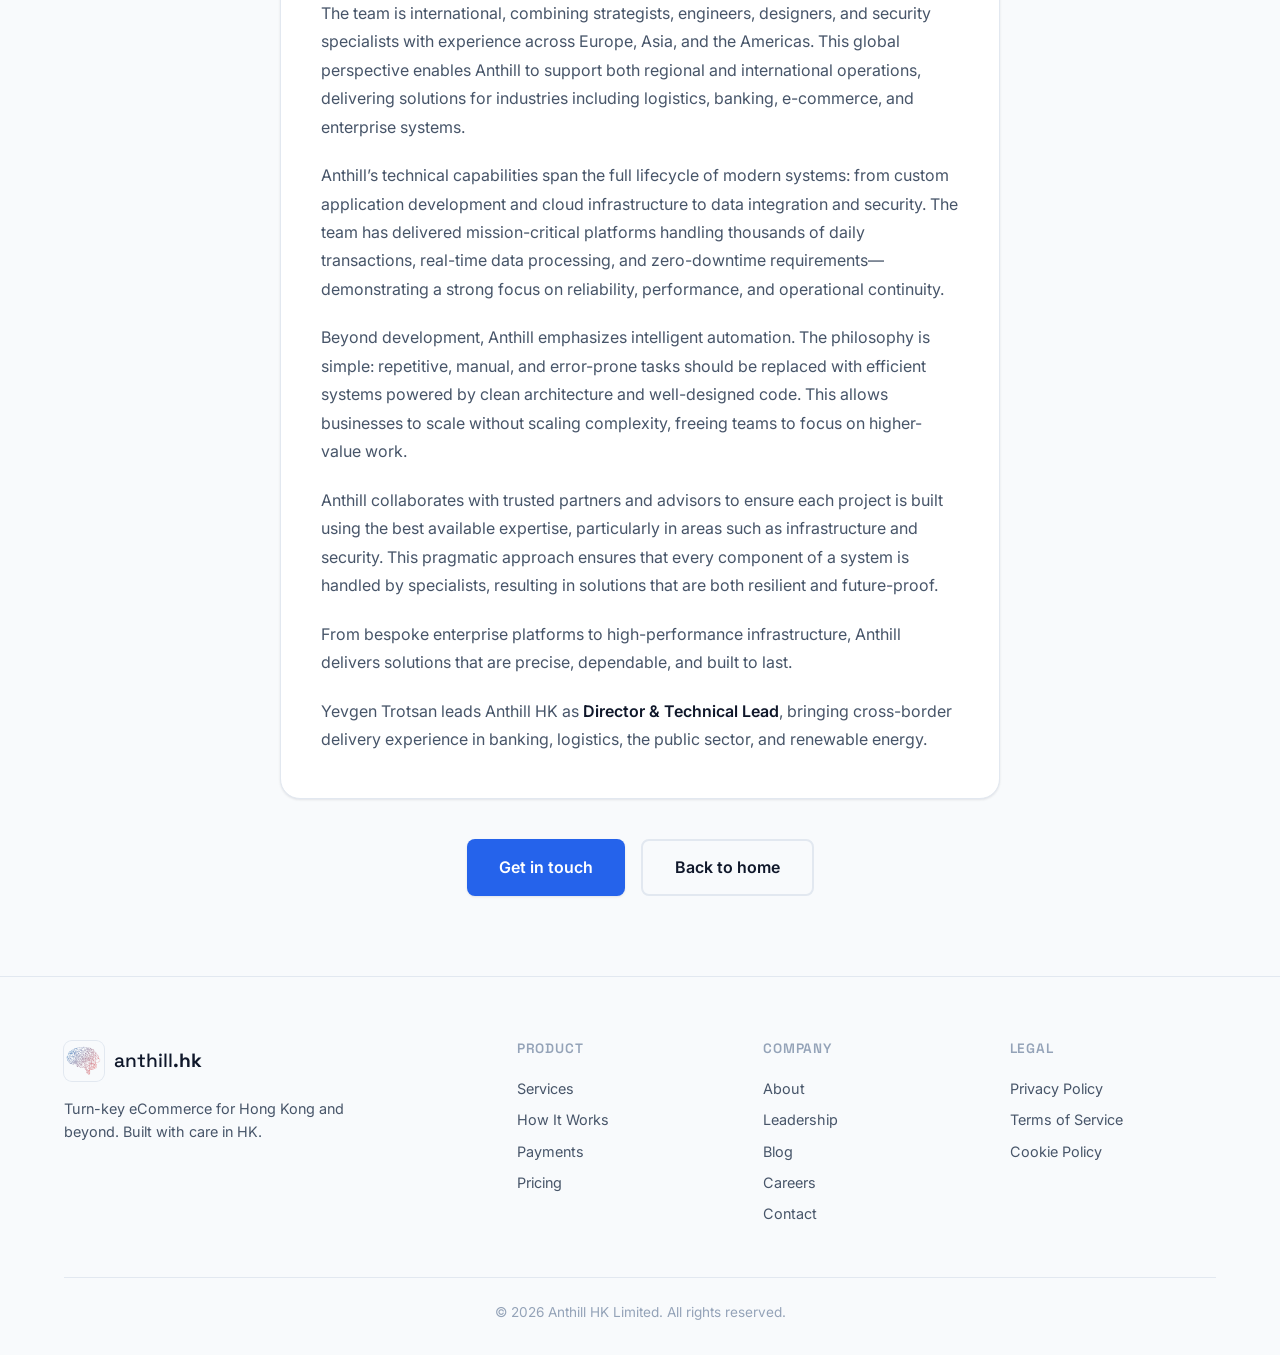
==== commit ded39994: "Lang switcher: single-button dropdown for mobile-friendly layout Show only the active language flag;" ====
--- a/about/index.html
+++ b/about/index.html
@@ -50,9 +50,11 @@
       </nav>
       <div class="nav-actions">
         <div class="lang-switcher" aria-label="Site language, switch to:">
-          <a href="/about/" class="active" title="English" aria-label="Switch to English"><svg viewBox="0 0 60 40" width="24" height="16"><rect width="60" height="40" fill="#012169"/><path d="M0 0l60 40M60 0L0 40" stroke="#fff" stroke-width="8"/><path d="M0 0l60 40M60 0L0 40" stroke="#C8102E" stroke-width="4"/><path d="M30 0v40M0 20h60" stroke="#fff" stroke-width="12"/><path d="M30 0v40M0 20h60" stroke="#C8102E" stroke-width="7"/></svg></a>
-          <a href="/es/about/" title="Español" aria-label="Cambiar a Español"><svg viewBox="0 0 60 40" width="24" height="16"><rect width="60" height="10" fill="#AA151B"/><rect y="10" width="60" height="20" fill="#F1BF00"/><rect y="30" width="60" height="10" fill="#AA151B"/></svg></a>
-          <a href="/uk/about/" title="Українська" aria-label="Перейти на Українську"><svg viewBox="0 0 60 40" width="24" height="16"><rect width="60" height="20" fill="#005BBB"/><rect y="20" width="60" height="20" fill="#FFD500"/></svg></a>
+          <button class="lang-switcher-btn" type="button" aria-label="English" title="English"><svg viewBox="0 0 60 40" width="24" height="16"><rect width="60" height="40" fill="#012169"/><path d="M0 0l60 40M60 0L0 40" stroke="#fff" stroke-width="8"/><path d="M0 0l60 40M60 0L0 40" stroke="#C8102E" stroke-width="4"/><path d="M30 0v40M0 20h60" stroke="#fff" stroke-width="12"/><path d="M30 0v40M0 20h60" stroke="#C8102E" stroke-width="7"/></svg></button>
+          <div class="lang-switcher-menu">
+            <a href="/es/about/" title="Español" aria-label="Cambiar a Español"><svg viewBox="0 0 60 40" width="24" height="16"><rect width="60" height="10" fill="#AA151B"/><rect y="10" width="60" height="20" fill="#F1BF00"/><rect y="30" width="60" height="10" fill="#AA151B"/></svg></a>
+            <a href="/uk/about/" title="Українська" aria-label="Перейти на Українську"><svg viewBox="0 0 60 40" width="24" height="16"><rect width="60" height="20" fill="#005BBB"/><rect y="20" width="60" height="20" fill="#FFD500"/></svg></a>
+          </div>
         </div>
         <button class="btn-icon theme-toggle" id="theme-toggle" aria-label="Toggle dark mode" title="Toggle dark mode">
           <svg class="icon-sun" viewBox="0 0 24 24" width="20" height="20"><circle cx="12" cy="12" r="5" stroke="currentColor" stroke-width="2" fill="none"/><g stroke="currentColor" stroke-width="2" stroke-linecap="round"><line x1="12" y1="1" x2="12" y2="3"/><line x1="12" y1="21" x2="12" y2="23"/><line x1="4.22" y1="4.22" x2="5.64" y2="5.64"/><line x1="18.36" y1="18.36" x2="19.78" y2="19.78"/><line x1="1" y1="12" x2="3" y2="12"/><line x1="21" y1="12" x2="23" y2="12"/><line x1="4.22" y1="19.78" x2="5.64" y2="18.36"/><line x1="18.36" y1="5.64" x2="19.78" y2="4.22"/></g></svg>
--- a/css/main.css
+++ b/css/main.css
@@ -34,12 +34,14 @@
 .btn-icon:hover{background:var(--bg-alt);color:var(--text)}
 
 /* ---------- LANGUAGE SWITCHER ---------- */
-.lang-switcher{display:flex;align-items:center;gap:2px;margin-right:4px}
-.lang-switcher a{display:flex;align-items:center;justify-content:center;width:32px;height:28px;border-radius:6px;transition:all var(--transition);opacity:.45;text-decoration:none}
-.lang-switcher a:hover{opacity:.8;background:var(--bg-alt)}
-.lang-switcher a.active{opacity:1;background:var(--accent-subtle)}
-.lang-switcher svg{width:24px;height:16px;border-radius:2px;flex-shrink:0}
-@media(max-width:480px){.lang-switcher a{width:28px;height:24px}.lang-switcher svg{width:20px;height:14px}}
+.lang-switcher{position:relative;margin-right:4px}
+.lang-switcher-btn{display:flex;align-items:center;justify-content:center;width:32px;height:28px;border:none;border-radius:6px;background:var(--accent-subtle);cursor:pointer;padding:0}
+.lang-switcher-btn svg{width:24px;height:16px;border-radius:2px;flex-shrink:0}
+.lang-switcher-menu{display:none;position:absolute;top:100%;right:0;margin-top:4px;background:var(--bg);border:1px solid var(--border);border-radius:8px;box-shadow:0 4px 12px rgba(0,0,0,.15);overflow:hidden;z-index:100;min-width:36px}
+.lang-switcher.open .lang-switcher-menu{display:flex;flex-direction:column;align-items:stretch}
+.lang-switcher-menu a{display:flex;align-items:center;justify-content:center;padding:6px 8px;text-decoration:none;opacity:.7;transition:all var(--transition)}
+.lang-switcher-menu a:hover{opacity:1;background:var(--bg-alt)}
+.lang-switcher-menu svg{width:24px;height:16px;border-radius:2px;flex-shrink:0}
 
 /* ---------- NAV ---------- */
 .site-header{position:fixed;top:0;left:0;right:0;z-index:100;background:transparent;transition:background var(--transition),box-shadow var(--transition),backdrop-filter var(--transition)}
